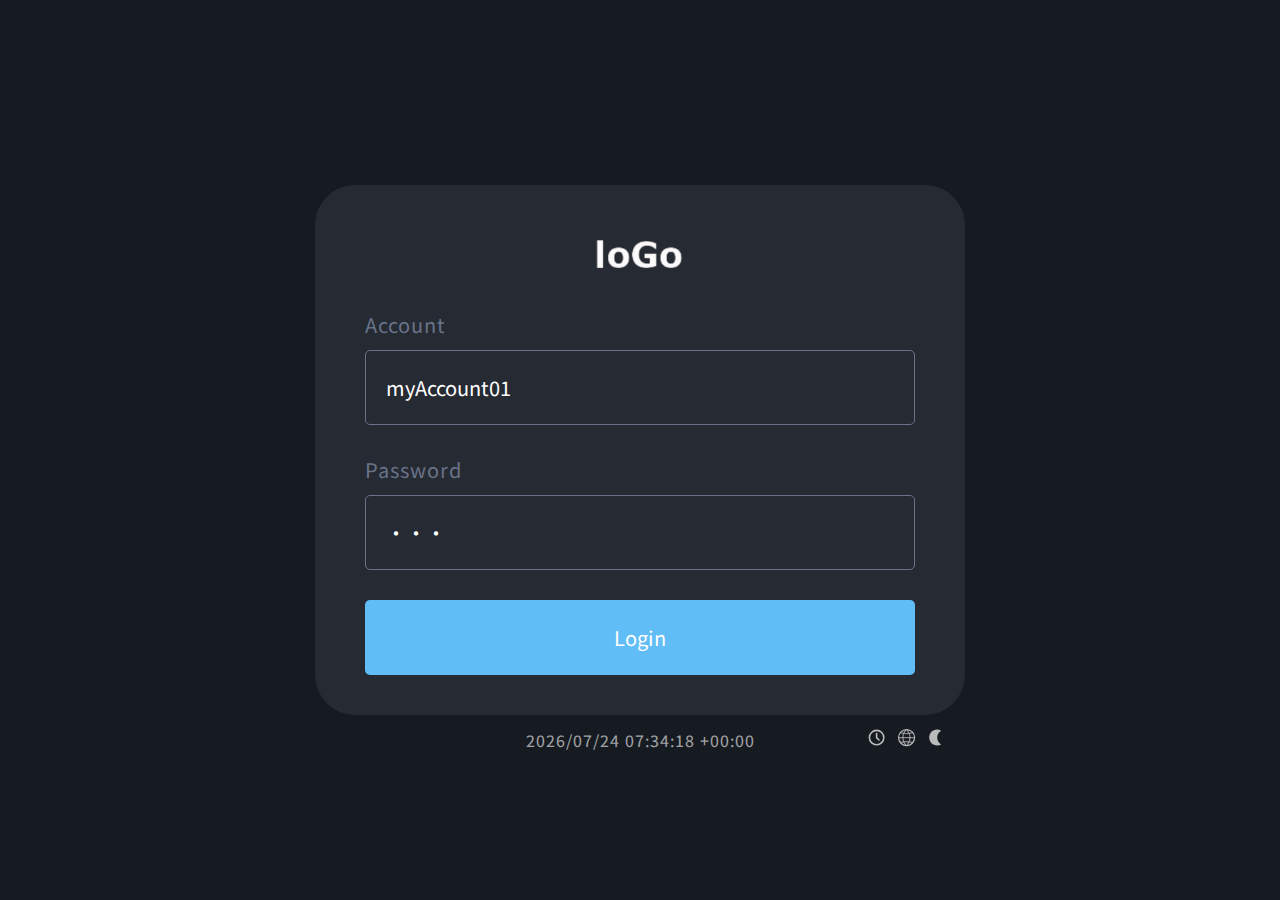
==== index.html @ f66b0a4f "first commit" ====
<!DOCTYPE html><html lang="zh"><head>
    <meta charset="UTF-8">
    <link rel="icon" href="/favicon.png">
    <meta name="viewport" content="width=device-width, initial-scale=1.0">
    <title>後台</title>
    <script type="module" crossorigin="" src="/assets/index-12087f41.js"></script>
    <link rel="stylesheet" href="/assets/index-4bc0192a.css">
  </head>
  <body>
    <div id="root"></div>
    
  

<svg id="__svg-icons" xmlns="http://www.w3.org/2000/svg" xmlns:xlink="http://www.w3.org/1999/xlink" style="display: none;"><symbol xmlns="http://www.w3.org/2000/svg" xmlns:xlink="http://www.w3.org/1999/xlink" viewBox="0 0 24 24" id="icon-add"><path d="M12 2C6.48 2 2 6.48 2 12s4.48 10 10 10s10-4.48 10-10S17.52 2 12 2zm4 11h-3v3c0 .55-.45 1-1 1s-1-.45-1-1v-3H8c-.55 0-1-.45-1-1s.45-1 1-1h3V8c0-.55.45-1 1-1s1 .45 1 1v3h3c.55 0 1 .45 1 1s-.45 1-1 1z" fill="currentColor"></path></symbol><symbol xmlns="http://www.w3.org/2000/svg" xmlns:xlink="http://www.w3.org/1999/xlink" viewBox="0 0 448 512" id="icon-arrow"><path d="M413.1 222.5l22.2 22.2c9.4 9.4 9.4 24.6 0 33.9L241 473c-9.4 9.4-24.6 9.4-33.9 0L12.7 278.6c-9.4-9.4-9.4-24.6 0-33.9l22.2-22.2c9.5-9.5 25-9.3 34.3.4L184 343.4V56c0-13.3 10.7-24 24-24h32c13.3 0 24 10.7 24 24v287.4l114.8-120.5c9.3-9.8 24.8-10 34.3-.4z" fill="currentColor"></path></symbol><symbol fill="currentColor" viewBox="0 0 512 512" xmlns="http://www.w3.org/2000/svg" id="icon-balloon"><path d="M391,307.27c32.75-46.35,46.59-101.63,39-155.68h0C416.47,55.59,327.38-11.54,231.38,2S68.24,104.53,81.73,200.53c7.57,53.89,36.12,103.16,80.37,138.74,26.91,21.64,57.59,36.1,86.05,41.33l-8.36,45.23a8,8,0,0,0,9,9.38L279,431c15.9,35.87,41.65,60.48,78.41,75l14.88,5.88,11.77-29.75-14.88-5.89c-26.35-10.42-44.48-26.16-57-49.92l21.84-3.07a8,8,0,0,0,6.05-11.49l-20.49-41.16C345.56,357.73,371.07,335.42,391,307.27ZM230.18,322.93c-41.26-16.32-76.3-52.7-91.45-94.94l-5.4-15.06,30.12-10.8,5.4,15.06c14.5,40.44,47.27,65.77,73.1,76l14.88,5.88-11.77,29.76Z"></path></symbol><symbol xmlns="http://www.w3.org/2000/svg" xmlns:xlink="http://www.w3.org/1999/xlink" viewBox="0 0 1024 1024" id="icon-block"><path d="M286.78396126 504.04289189A27.04873681 27.04873681 0 0 0 294.74107001 484.84263353V349.05580234a27.15736647 27.15736647 0 0 1 27.15736585-27.15736648 27.15736647 27.15736647 0 0 0 0-54.31473234C276.98015246 267.58370352 240.42633703 304.13751833 240.42633703 349.05580234v124.54368154l-19.20025774 19.20025837a27.15736647 27.15736647 0 0 0 0 38.4005155l19.20025774 19.20025837V674.94419766c0 44.91828402 36.55381479 81.47209883 81.47209883 81.47209882a27.15736647 27.15736647 0 0 0 0-54.31473234 27.15736647 27.15736647 0 0 1-27.15736585-27.15736648v-135.78683119a27.04873681 27.04873681 0 0 0-7.95710875-19.20025836L278.82685316 512l7.9571081-7.95710811zM808.6670694 501.59872892a27.18452343 27.18452343 0 0 0-5.89314869-8.79898667L783.57366297 473.59948388V349.05580234c0-44.91828402-36.55381479-81.47209883-81.47209883-81.47209882a27.15736647 27.15736647 0 1 0 0 54.31473234 27.15736647 27.15736647 0 0 1 27.15736585 27.15736648v135.78683119a27.10305134 27.10305134 0 0 0 7.95710875 19.20025836l7.9571081 7.95710811-7.9571081 7.95710811A27.04873681 27.04873681 0 0 0 729.25892999 539.15736647v135.78683119a27.15736647 27.15736647 0 0 1-27.15736585 27.15736648 27.15736647 27.15736647 0 1 0 0 54.31473233c44.91828402 0 81.47209883-36.55381479 81.47209883-81.47209881v-124.54368154l19.20025774-19.20025837a27.18452343 27.18452343 0 0 0 5.89314869-29.60152883zM612.40078333 329.6111283a27.211681 27.211681 0 0 0-44.26650723 9.39644832l-162.835568 325.88839529a27.13020891 27.13020891 0 0 0 15.20812492 35.27741881 27.32031068 27.32031068 0 0 0 35.35889088-15.12665281l162.80841104-325.88839531a27.07589439 27.07589439 0 0 0-6.24619466-29.5472143z"></path></symbol><symbol viewBox="0 0 1024 1024" id="icon-bold"><path d="M337.99948597 263.41195693h174.00051403c21.78711731 0 38.3868257 0 59.06235508 6.22489056 18.82288355 5.6320438 32.7547819 12.44978111 49.72501888 24.82545665 12.52388741 9.18912433 23.04691639 22.30585777 31.05034721 37.27523849 8.522172 16.00686163 12.44978111 34.16279285 12.44978184 55.94990944 0 27.9379023-9.3373362 52.83746453-24.82545665 68.39969128-15.56222675 18.67467168-37.27523777 31.0503472-62.17480072 40.38768268 15.56222675 0 27.9379023 6.22489056 43.50012832 12.44978184 12.44978111 6.22489056 23.78797502 13.78368649 34.16279285 25.27009153 18.23003678 20.23089449 18.52646053 25.49240898 24.45492736 39.9430478 7.18826662 17.63719003 6.66952544 31.0503472 6.66952544 46.61257398 0 21.78711731-3.11244563 43.50012832-12.44978112 59.06235508-9.3373362 15.56222675-21.78711731 31.0503472-37.27523776 43.50012832-15.56222675 12.44978111-34.16279285 21.78711731-55.94990944 27.9379023-24.82545666 6.22489056-46.61257397 9.3373362-71.43803062 9.3373362H337.99948597V263.41195693z m68.32558498 205.05086195h93.22514794c12.44978111 0 24.82545666 0 37.27523777-3.11244563 12.44978111-3.11244563 21.19427055-6.81773731 27.93790229-12.44978112 9.55965365-8.00343082 14.00600393-13.11673417 18.67467167-21.78711731 6.96594917-12.9685223 6.22489056-21.78711731 6.22489056-34.16279284 0-18.67467168-6.81773731-36.68239102-18.67467167-49.7250189-18.00771935-19.86036517-31.34677095-25.19598596-59.06235509-24.82545664H406.32507095v146.06261244z m0 233.13697468h99.45003849c9.3373362 0 21.78711731 0 34.16279286-3.11244563 12.44978111-3.11244563 21.12016426-5.18740892 34.16279213-12.44978111 14.1542158-7.85521895 21.63890544-14.1542158 27.9379023-24.82545665 5.7061501-9.63375922 12.44978111-24.82545666 12.44978112-43.50012834 0-27.9379023-5.40972637-49.87323076-26.7522088-65.8800924-21.416588-16.00686163-47.79826748-24.2326099-81.96105961-24.23260988H406.32507095v174.00051401z m0 0"></path></symbol><symbol xmlns="http://www.w3.org/2000/svg" xmlns:xlink="http://www.w3.org/1999/xlink" viewBox="0 0 20 20" id="icon-building"><g fill="none"><path d="M3 6a3 3 0 0 1 3-3h8a3 3 0 0 1 3 3v8a3 3 0 0 1-3 3H6a3 3 0 0 1-3-3V6zm7.25 1.5a.75.75 0 0 0-.75.75v5a.25.25 0 0 1-.25.25h-1a.75.75 0 0 0 0 1.5h1A1.75 1.75 0 0 0 11 13.25v-5a.75.75 0 0 0-.75-.75zm1.25 1.75v1c0 .966.784 1.75 1.75 1.75h.5a.25.25 0 0 1 .25.25v1a.25.25 0 0 1-.25.25h-1.5a.75.75 0 0 0 0 1.5h1.5a1.75 1.75 0 0 0 1.75-1.75v-1a1.75 1.75 0 0 0-1.75-1.75h-.5a.25.25 0 0 1-.25-.25v-1a.25.25 0 0 1 .25-.25h1.5a.75.75 0 0 0 0-1.5h-1.5a1.75 1.75 0 0 0-1.75 1.75z" fill="currentColor"></path></g></symbol><symbol xmlns="http://www.w3.org/2000/svg" xmlns:xlink="http://www.w3.org/1999/xlink" viewBox="0 0 16 16" id="icon-cat"><g fill="none"><path d="M4.66 15H3.641a2.641 2.641 0 0 1-1.93-4.445l.797-.855a2.176 2.176 0 0 0-.052-3.023l-.783-.783a.5.5 0 0 1 .707-.707l.782.783a3.176 3.176 0 0 1 .076 4.412l-.797.855A1.643 1.643 0 0 0 3.64 14h.503c-.002-.204-.001-.46.008-.752c.026-.76.11-1.783.35-2.814c.24-1.025.642-2.098 1.33-2.924c.613-.736 1.446-1.265 2.542-1.388V3.186C8.374 1.98 9.353 1 10.56 1c.508 0 .92.413.92.922v.483h1.177c.66 0 1.271.341 1.619.902l.435.702c.761 1.229-.068 2.804-1.475 2.905v6.532c0 .858-.695 1.554-1.553 1.554h-.553v-1.554a2.607 2.607 0 0 0-2.607-2.608h-.878a.5.5 0 0 0 0 1h.878c.887 0 1.607.72 1.607 1.608V15H4.66z" fill="currentColor"></path></g></symbol><symbol xmlns="http://www.w3.org/2000/svg" xmlns:xlink="http://www.w3.org/1999/xlink" viewBox="0 0 512 512" id="icon-close"><path fill="none" stroke="currentColor" stroke-linecap="round" stroke-linejoin="round" stroke-width="32" d="M368 368L144 144"></path><path fill="none" stroke="currentColor" stroke-linecap="round" stroke-linejoin="round" stroke-width="32" d="M368 144L144 368"></path></symbol><symbol xmlns="http://www.w3.org/2000/svg" xmlns:xlink="http://www.w3.org/1999/xlink" viewBox="0 0 512 512" id="icon-closeCircle"><path d="M256 48C141.31 48 48 141.31 48 256s93.31 208 208 208s208-93.31 208-208S370.69 48 256 48zm75.31 260.69a16 16 0 1 1-22.62 22.62L256 278.63l-52.69 52.68a16 16 0 0 1-22.62-22.62L233.37 256l-52.68-52.69a16 16 0 0 1 22.62-22.62L256 233.37l52.69-52.68a16 16 0 0 1 22.62 22.62L278.63 256z" fill="currentColor"></path></symbol><symbol version="1.1" xmlns="http://www.w3.org/2000/svg" xmlns:xlink="http://www.w3.org/1999/xlink" x="0px" y="0px" viewBox="0 0 512 512" enable-background="new 0 0 512 512" xml:space="preserve" id="icon-code"><g><path d="M332,142.7c-1.2-1.1-2.7-1.7-4.1-1.7s-3,0.6-4.1,1.7l-13.8,13.2c-1.2,1.1-1.9,2.7-1.9,4.3c0,1.6,0.7,3.2,1.9,4.3l95.8,91.5
		l-95.8,91.5c-1.2,1.1-1.9,2.7-1.9,4.3c0,1.6,0.7,3.2,1.9,4.3l13.8,13.2c1.2,1.1,2.6,1.7,4.1,1.7c1.5,0,3-0.6,4.1-1.7l114.2-109
		c1.2-1.1,1.9-2.7,1.9-4.3c0-1.6-0.7-3.2-1.9-4.3L332,142.7z"></path><path d="M204,160.2c0-1.6-0.7-3.2-1.9-4.3l-13.8-13.2c-1.2-1.1-2.7-1.7-4.1-1.7s-3,0.6-4.1,1.7l-114.2,109
		c-1.2,1.1-1.9,2.7-1.9,4.3c0,1.6,0.7,3.2,1.9,4.3l114.2,109c1.2,1.1,2.7,1.7,4.1,1.7c1.5,0,3-0.6,4.1-1.7l13.8-13.2
		c1.2-1.1,1.9-2.7,1.9-4.3c0-1.6-0.7-3.2-1.9-4.3L106.3,256l95.8-91.5C203.3,163.4,204,161.8,204,160.2z"></path></g></symbol><symbol xmlns="http://www.w3.org/2000/svg" xmlns:xlink="http://www.w3.org/1999/xlink" viewBox="0 0 1024 1024" id="icon-del"><path d="M821.59397555 532.97906546V490.95304114c0-1.15418807-0.33946708-2.03680247-1.56154857-2.03680247H552.46447575l-0.33946708-0.06789342c-7.26459548-1.42576173-14.66497778-2.85152347-22.0653601-4.20939176-11.47398726-2.10469589-15.75127245-2.91941687-21.59010619-4.07360495-36.05140373-7.06091523-57.98097699-14.05393705-75.76905189-24.30584283-25.73160455-15.00444487-38.22399303-35.44036299-38.22399305-62.46194242 0-26.95368604 11.13452018-49.42640662 32.11358562-64.97399882 20.43591813-15.1402317 49.42640662-23.08376134 83.71258155-23.08376133 39.24239426 0 69.6586445 10.38769261 90.36613628 30.89150413 10.59137286 10.45558601 18.39911565 23.28744158 23.08376133 38.15609962 1.08629466 3.32677737 2.10469589 7.73984939 3.12309713 12.76396216 0.33946708 1.6973354 1.83312222 2.91941687 3.59835103 2.91941687h50.92006176c1.96890906 0 3.66624444-1.56154857 3.66624445-3.53045762v-0.54314732c-0.67893415-4.61675227-0.88261441-8.21510331-1.35786832-10.7950531-4.95621935-29.73731607-19.01015639-55.67260087-40.668156-75.22590458-30.34835681-27.7005136-75.22590458-42.36549139-129.67642395-42.3654914-49.83376713 0-94.64342148 12.42449508-126.21385978 34.96510909-17.51650124 12.62817532-30.95939755 28.1078741-39.92132841 46.09962925-9.09771771 18.46700907-13.78236339 39.85343501-13.7823634 63.48034367 0 20.02855763 3.80203127 37.00191157 11.67766752 51.938463 5.56726009 10.52347943 13.10342924 19.82487738 23.08376132 28.44734118l6.9251284 5.97462057H204.57861375c-1.22208149 0-2.85152347 0.95050781-2.85152344 2.10469588V533.04695886c0 1.22208149 1.62944197 2.03680247 2.85152345 2.03680247h303.27988789l0.33946706 0.13578683c0.88261441 0.20368026 1.76522881 0.40736049 2.5799498 0.54314733 0.54314733 0.13578683 1.01840124 0.20368026 1.56154856 0.33946708 22.40482718 4.48096543 35.10089591 7.40038231 46.84645683 10.72715968 16.49810002 4.68464569 29.05838191 9.57297162 39.3781811 15.34391195 26.27475187 14.80076462 39.03871403 36.11929715 39.03871402 65.17767906 0 25.73160455-11.27030701 48.74747246-31.77411854 64.77031856-21.86167985 17.10914076-54.11105231 26.20685845-93.35344657 26.20685845-30.95939755 0-57.43782967-6.04251399-78.7563622-17.92386173-20.97906546-11.74556092-35.57614982-28.71891485-43.31599921-50.44480786-0.61104074-1.62944197-1.22208149-3.9378181-1.96890907-6.72144816-0.40736049-1.56154857-1.90101564-2.91941687-3.5304576-2.91941687h-55.74049428c-2.03680247 0-3.8699247 2.03680247-3.8699247 4.07360495v0.54314733c0 1.49365514 0.33946708 2.78363004 0.47525392 3.66624444 4.41307203 33.19988027 20.63959838 60.42513997 48.13643172 80.79316466 32.31726588 23.89848233 78.07742804 36.52665764 132.12058694 36.52665765 58.11676383 0 106.8642363-13.64657655 140.74305072-39.3781811 16.97335391-12.83185556 30.07678315-28.65102142 38.90292718-47.05013708 8.89403746-18.6027959 13.44289631-39.64975477 13.4428963-62.52983584 0-21.72589302-3.9378181-39.78554159-12.08502797-55.3331338-3.8699247-7.53616914-8.82614404-14.52919095-14.73287122-20.8432786l-5.36357984-5.77094033h152.96386556c1.35786832 0.06789342 1.6973354-0.88261441 1.69733538-2.03680248z"></path></symbol><symbol xmlns="http://www.w3.org/2000/svg" xmlns:xlink="http://www.w3.org/1999/xlink" viewBox="0 0 576 512" id="icon-dog"><path d="M298.06 224L448 277.55V496a16 16 0 0 1-16 16h-64a16 16 0 0 1-16-16V384H192v112a16 16 0 0 1-16 16h-64a16 16 0 0 1-16-16V282.09C58.84 268.84 32 233.66 32 192a32 32 0 0 1 64 0a32.06 32.06 0 0 0 32 32zM544 112v32a64 64 0 0 1-64 64h-32v35.58l-128-45.71V48c0-14.25 17.22-21.39 27.31-11.31L374.59 64h53.63c10.91 0 23.75 7.92 28.62 17.69L464 96h64a16 16 0 0 1 16 16zm-112 0a16 16 0 1 0-16 16a16 16 0 0 0 16-16z" fill="currentColor"></path></symbol><symbol xmlns="http://www.w3.org/2000/svg" xmlns:xlink="http://www.w3.org/1999/xlink" viewBox="0 0 512 512" id="icon-down"><path fill="none" stroke="currentColor" stroke-linecap="round" stroke-linejoin="round" stroke-width="48" d="M112 184l144 144l144-144"></path></symbol><symbol xmlns="http://www.w3.org/2000/svg" xmlns:xlink="http://www.w3.org/1999/xlink" viewBox="0 0 512 512" id="icon-earth"><path d="M81 274.71C90.36 363 165.26 432 256 432a174.91 174.91 0 0 0 71.49-15.19c-40.3-16.53-84.05-38.17-127.77-63.36C157 328.86 115.84 301.5 81 274.71z" fill="currentColor"></path><path d="M492.72 339.51c-8.5-11.31-20-23.8-34-37a205.25 205.25 0 0 1-11 34c28.72 29.5 33.2 45.34 32.17 48.45c-2 2.23-17.05 6.89-58.15-3.53q-8.83-2.24-19.32-5.46q-6.76-2.08-13.79-4.49a176.76 176.76 0 0 0 19.54-27.25c.17-.29.35-.58.52-.88A175.39 175.39 0 0 0 432 256a178.87 178.87 0 0 0-1-19c-9.57-88.17-84.4-157-175-157a175.37 175.37 0 0 0-106.4 35.89a177.4 177.4 0 0 0-45.83 51.84c-.16.29-.34.58-.51.87a175.48 175.48 0 0 0-13.83 30.52q-5.59-4.87-10.79-9.67c-5.39-5-10.17-9.63-14.42-14c-29.57-30.26-33.09-45.61-32.16-48.45c2.16-2.43 18.1-6.54 58.13 3.55a209.88 209.88 0 0 1 24-26.56c-18.86-5.61-35.79-9.35-50.05-11C33.41 89.47 13.3 95.52 4.35 111c-3.24 5.58-6.35 15.09-2.72 28.6C7 159.66 26.14 184 53.23 209.5c8.63 8.13 18.06 16.37 28.12 24.64c7.32 6 15 12.06 22.9 18.08q7.91 6 16.15 12T137.1 276c25.41 17.61 52.26 34.52 78.59 49.69q14.34 8.26 28.64 16t28.37 14.81c21.9 11 43.35 20.92 63.86 29.43q13.19 5.48 25.81 10.16c11.89 4.42 23.37 8.31 34.31 11.59l1.1.33c25.73 7.66 47.42 11.69 64.48 12H464c21.64 0 36.3-6.38 43.58-19c9.09-15.62 4.08-36.32-14.86-61.5z" fill="currentColor"></path></symbol><symbol xmlns="http://www.w3.org/2000/svg" xmlns:xlink="http://www.w3.org/1999/xlink" viewBox="0 0 576 512" id="icon-edit"><path d="M402.3 344.9l32-32c5-5 13.7-1.5 13.7 5.7V464c0 26.5-21.5 48-48 48H48c-26.5 0-48-21.5-48-48V112c0-26.5 21.5-48 48-48h273.5c7.1 0 10.7 8.6 5.7 13.7l-32 32c-1.5 1.5-3.5 2.3-5.7 2.3H48v352h352V350.5c0-2.1.8-4.1 2.3-5.6zm156.6-201.8L296.3 405.7l-90.4 10c-26.2 2.9-48.5-19.2-45.6-45.6l10-90.4L432.9 17.1c22.9-22.9 59.9-22.9 82.7 0l43.2 43.2c22.9 22.9 22.9 60 .1 82.8zM460.1 174L402 115.9L216.2 301.8l-7.3 65.3l65.3-7.3L460.1 174zm64.8-79.7l-43.2-43.2c-4.1-4.1-10.8-4.1-14.8 0L436 82l58.1 58.1l30.9-30.9c4-4.2 4-10.8-.1-14.9z" fill="currentColor"></path></symbol><symbol xmlns="http://www.w3.org/2000/svg" xmlns:xlink="http://www.w3.org/1999/xlink" viewBox="0 0 24 24" id="icon-emoji"><g fill="none"><path d="M22.002 12.002C22.002 6.478 17.524 2 12 2C6.476 2 2 6.478 2 12.002c0 5.523 4.477 10.001 10.001 10.001c5.524 0 10.002-4.478 10.002-10.001zm-14.25-2a1.25 1.25 0 1 1 2.498 0a1.25 1.25 0 0 1-2.499 0zm6 0a1.25 1.25 0 1 1 2.498 0a1.25 1.25 0 0 1-2.499 0zM15.75 14h.6a.75.75 0 0 1 0 1.5h-.6c-.618 0-1.337.16-1.998.418c-.669.26-1.197.588-1.472.862a.75.75 0 1 1-1.06-1.06c.475-.476 1.212-.898 1.989-1.2c.784-.306 1.69-.52 2.541-.52z" fill="currentColor"></path></g></symbol><symbol xmlns="http://www.w3.org/2000/svg" xmlns:xlink="http://www.w3.org/1999/xlink" viewBox="0 0 32 32" id="icon-err"><path d="M16 2C8.2 2 2 8.2 2 16s6.2 14 14 14s14-6.2 14-14S23.8 2 16 2zm0 26C9.4 28 4 22.6 4 16S9.4 4 16 4s12 5.4 12 12s-5.4 12-12 12z" fill="currentColor"></path><path d="M21.4 23L16 17.6L10.6 23L9 21.4l5.4-5.4L9 10.6L10.6 9l5.4 5.4L21.4 9l1.6 1.6l-5.4 5.4l5.4 5.4z" fill="currentColor"></path></symbol><symbol xmlns="http://www.w3.org/2000/svg" xmlns:xlink="http://www.w3.org/1999/xlink" viewBox="0 0 24 24" id="icon-exitFullScreen"><path d="M21.29 4.12L16.7 8.71l1.59 1.59c.63.63.18 1.71-.71 1.71H13c-.55 0-1-.45-1-1v-4.6c0-.89 1.08-1.34 1.71-.71l1.59 1.59l4.59-4.59a.996.996 0 0 1 1.41 0c.38.4.38 1.03-.01 1.42zM4.12 21.29l4.59-4.59l1.59 1.59c.63.63 1.71.18 1.71-.71V13c0-.55-.45-1-1-1h-4.6c-.89 0-1.34 1.08-.71 1.71l1.59 1.59l-4.59 4.59a.996.996 0 0 0 0 1.41c.4.38 1.03.38 1.42-.01z" fill="currentColor"></path></symbol><symbol xmlns="http://www.w3.org/2000/svg" xmlns:xlink="http://www.w3.org/1999/xlink" viewBox="0 0 1024 1024" id="icon-fullScreen"><path d="M290 236.4l43.9-43.9a8.01 8.01 0 0 0-4.7-13.6L169 160c-5.1-.6-9.5 3.7-8.9 8.9L179 329.1c.8 6.6 8.9 9.4 13.6 4.7l43.7-43.7L370 423.7c3.1 3.1 8.2 3.1 11.3 0l42.4-42.3c3.1-3.1 3.1-8.2 0-11.3L290 236.4zm352.7 187.3c3.1 3.1 8.2 3.1 11.3 0l133.7-133.6l43.7 43.7a8.01 8.01 0 0 0 13.6-4.7L863.9 169c.6-5.1-3.7-9.5-8.9-8.9L694.8 179c-6.6.8-9.4 8.9-4.7 13.6l43.9 43.9L600.3 370a8.03 8.03 0 0 0 0 11.3l42.4 42.4zM845 694.9c-.8-6.6-8.9-9.4-13.6-4.7l-43.7 43.7L654 600.3a8.03 8.03 0 0 0-11.3 0l-42.4 42.3a8.03 8.03 0 0 0 0 11.3L734 787.6l-43.9 43.9a8.01 8.01 0 0 0 4.7 13.6L855 864c5.1.6 9.5-3.7 8.9-8.9L845 694.9zm-463.7-94.6a8.03 8.03 0 0 0-11.3 0L236.3 733.9l-43.7-43.7a8.01 8.01 0 0 0-13.6 4.7L160.1 855c-.6 5.1 3.7 9.5 8.9 8.9L329.2 845c6.6-.8 9.4-8.9 4.7-13.6L290 787.6L423.7 654c3.1-3.1 3.1-8.2 0-11.3l-42.4-42.4z" fill="currentColor"></path></symbol><symbol xmlns="http://www.w3.org/2000/svg" xmlns:xlink="http://www.w3.org/1999/xlink" viewBox="0 0 384 512" id="icon-game"><path d="M19 272.47l40.63 18.06a32 32 0 0 0 24.88.47l12.78-5.12a32 32 0 0 0 18.76-20.5l9.22-30.65a24 24 0 0 1 12.55-15.65L159.94 208v50.33a48 48 0 0 1-26.53 42.94l-57.22 28.65A80 80 0 0 0 32 401.48V416h319.86V224c0-106-85.92-192-191.92-192H12A12 12 0 0 0 0 44a16.9 16.9 0 0 0 1.79 7.58L16 80l-9 9a24 24 0 0 0-7 17v137.21a32 32 0 0 0 19 29.26zM52 128a20 20 0 1 1-20 20a20 20 0 0 1 20-20zm316 320H16a16 16 0 0 0-16 16v32a16 16 0 0 0 16 16h352a16 16 0 0 0 16-16v-32a16 16 0 0 0-16-16z" fill="currentColor"></path></symbol><symbol fill="curentColor" version="1.1" xmlns="http://www.w3.org/2000/svg" xmlns:xlink="http://www.w3.org/1999/xlink" viewBox="0 0 442.123 442.123" xml:space="preserve" id="icon-gun">
<path d="M427.123,89.291H422.4V71.495c0-8.271-6.729-15-15-15H53.459c-7.771,0-15.401,5.89-17.369,13.407l-0.23,0.878H15
	c-8.271,0-15,6.729-15,15v51.799c0,8.087,6.437,14.682,14.454,14.972l-6.265,23.932c-1.06,4.047-0.32,8.112,2.028,11.154
	c2.348,3.042,6.094,4.786,10.276,4.786h36.257L1.286,364.325c-1.729,5.356-1.034,10.746,1.903,14.786
	c2.938,4.04,7.854,6.361,13.483,6.367l151.814,0.149h0.019c0.001,0,0.001,0,0.001,0c5.39,0,10.467-2.109,14.297-5.938
	c3.83-3.83,5.939-8.907,5.939-14.298v-35.536c0-11.166-9.085-20.251-20.251-20.251h-9.251c-2.267,0-4.04-0.722-4.994-2.031
	c-0.954-1.311-1.096-3.221-0.398-5.377l8.023-24.838h84.682c12.396,0,25.033-8.226,30.05-19.557l28.954-65.378H407.4
	c8.271,0,15-6.729,15-15v-24.845h4.723c8.271,0,15-6.729,15-15v-33.288C442.123,96.02,435.395,89.291,427.123,89.291z
	 M245.163,242.358h-38.729c11.266-5.842,18.503-15.51,18.503-26.66c0-9.208-4.935-17.406-12.996-23.274h55.336L245.163,242.358z
	 M283.11,120.935c0,5.5-4.5,10-10,10H116.802c-5.5,0-10-4.5-10-10v-30.44c0-5.5,4.5-10,10-10H273.11c5.5,0,10,4.5,10,10V120.935z"></path>
</symbol><symbol xmlns="http://www.w3.org/2000/svg" xmlns:xlink="http://www.w3.org/1999/xlink" viewBox="0 0 1024 1024" id="icon-head"><path d="M314.24609375 264.80761693h81.01318385v206.32324271h250.65307617V264.80761693h81.01318309v494.38476563h-81.01318309v-218.81469727H395.2592776V759.19238256H314.24609375z"></path></symbol><symbol xmlns="http://www.w3.org/2000/svg" xmlns:xlink="http://www.w3.org/1999/xlink" viewBox="0 0 24 24" id="icon-image"><path d="M21 19V5c0-1.1-.9-2-2-2H5c-1.1 0-2 .9-2 2v14c0 1.1.9 2 2 2h14c1.1 0 2-.9 2-2zM8.5 13.5l2.5 3.01L14.5 12l4.5 6H5l3.5-4.5z" fill="currentColor"></path></symbol><symbol viewBox="0 0 1024 1024" id="icon-italic"><path d="M664.76018531 257.6733865h-171.85520848a19.09502317 19.09502317 0 0 0 0 38.19004632h57.47601974l-137.44597674 420.09050958H359.23981469a19.09502317 19.09502317 0 0 0 0 38.19004633h171.85520848a19.09502317 19.09502317 0 0 0 0-38.19004633h-55.92932285l137.56054686-420.09050958H664.76018531a19.09502317 19.09502317 0 0 0 0-38.19004632z"></path></symbol><symbol viewBox="0 0 24 24" id="icon-lang"><circle stroke="currentColor" fill="none" pid="0" cx="12" cy="12" r="10" _stroke="currentColor" stroke-width="1.5" stroke-linejoin="round"></circle><path stroke="currentColor" fill="none" pid="1" opacity=".7" d="M22 12H2M19.76 18.204C17.172 17.401 14.586 17 12 17c-2.611 0-5.223.41-7.834 1.227M19.76 5.796C17.172 6.599 14.586 7 12 7 9.39 7 6.777 6.59 4.166 5.772" _stroke="currentColor" stroke-width="1.5" stroke-linejoin="round"></path><path stroke="currentColor" fill="none" pid="2" opacity=".7" d="M11.305 2s-4 4.464-4 10 4 10 4 10M12.258 2s4 4.464 4 10-4 10-4 10" _stroke="currentColor" stroke-width="1.5" stroke-linejoin="round"></path></symbol><symbol version="1.1" xmlns="http://www.w3.org/2000/svg" xmlns:xlink="http://www.w3.org/1999/xlink" x="0px" y="0px" viewBox="0 0 512 512" enable-background="new 0 0 512 512" xml:space="preserve" id="icon-link"><g><path d="M280,341.1l-1.2,0.1c-3.6,0.4-7,2-9.6,4.5l-64.6,64.6c-13.7,13.7-32,21.2-51.5,21.2c-19.5,0-37.8-7.5-51.5-21.2
		c-13.7-13.7-21.2-32-21.2-51.5c0-19.5,7.5-37.8,21.2-51.5l68.6-68.6c3.5-3.5,7.3-6.6,11.4-9.3c4.6-3,9.6-5.6,14.8-7.5
		c4.8-1.8,9.9-3,15-3.7c3.4-0.5,6.9-0.7,10.2-0.7c1.4,0,2.8,0.1,4.6,0.2c17.7,1.1,34.4,8.6,46.8,21c7.7,7.7,13.6,17.1,17.1,27.3
		c2.8,8,11.2,12.5,19.3,10.1c0.1,0,0.2-0.1,0.3-0.1c0.1,0,0.2,0,0.2-0.1c8.1-2.5,12.8-11,10.5-19.1c-4.4-15.6-12.2-28.7-24.6-41
		c-15.6-15.6-35.9-25.8-57.6-29.3c-1.9-0.3-3.8-0.6-5.7-0.8c-3.7-0.4-7.4-0.6-11.1-0.6c-2.6,0-5.2,0.1-7.7,0.3
		c-5.4,0.4-10.8,1.2-16.2,2.5c-1.1,0.2-2.1,0.5-3.2,0.8c-6.7,1.8-13.3,4.2-19.5,7.3c-10.3,5.1-19.6,11.7-27.7,19.9l-68.6,68.6
		C58.9,304.4,48,330.8,48,359c0,28.2,10.9,54.6,30.7,74.4C98.5,453.1,124.9,464,153,464c28.2,0,54.6-10.9,74.4-30.7l65.3-65.3
		C303.1,357.5,294.7,339.7,280,341.1z"></path><path d="M433.3,78.7C413.5,58.9,387.1,48,359,48s-54.6,10.9-74.4,30.7l-63.7,63.7c-9.7,9.7-3.6,26.3,10.1,27.4
		c4.7,0.4,9.3-1.3,12.7-4.6l63.8-63.6c13.7-13.7,32-21.2,51.5-21.2s37.8,7.5,51.5,21.2c13.7,13.7,21.2,32,21.2,51.5
		c0,19.5-7.5,37.8-21.2,51.5l-68.6,68.6c-3.5,3.5-7.3,6.6-11.4,9.3c-4.6,3-9.6,5.6-14.8,7.5c-4.8,1.8-9.9,3-15,3.7
		c-3.4,0.5-6.9,0.7-10.2,0.7c-1.4,0-2.9-0.1-4.6-0.2c-17.7-1.1-34.4-8.6-46.8-21c-7.3-7.3-12.8-16-16.4-25.5
		c-2.9-7.7-11.1-11.9-19.1-9.8c-8.9,2.3-14.1,11.7-11.3,20.5c4.5,14,12.1,25.9,23.7,37.5l0,0l0.2,0.2c16.9,16.9,39.4,27.6,63.3,30.1
		c3.7,0.4,7.4,0.6,11.1,0.6c2.6,0,5.2-0.1,7.8-0.3c6.5-0.5,13-1.6,19.3-3.2c6.7-1.8,13.3-4.2,19.5-7.3c10.3-5.1,19.6-11.7,27.7-19.9
		l68.6-68.6c19.8-19.8,30.7-46.2,30.7-74.4S453.1,98.5,433.3,78.7z"></path></g></symbol><symbol xmlns="http://www.w3.org/2000/svg" xmlns:xlink="http://www.w3.org/1999/xlink" viewBox="0 0 24 24" id="icon-loading"><g fill="none" stroke="currentColor" stroke-width="2" stroke-linecap="round" stroke-linejoin="round"><path d="M12 6V3"></path><path d="M16.25 7.75L18.4 5.6"></path><path d="M18 12h3"></path><path d="M16.25 16.25l2.15 2.15"></path><path d="M12 18v3"></path><path d="M7.75 16.25L5.6 18.4"></path><path d="M6 12H3"></path><path d="M7.75 7.75L5.6 5.6"></path></g></symbol><symbol version="1.1" xmlns="http://www.w3.org/2000/svg" xmlns:xlink="http://www.w3.org/1999/xlink" x="0px" y="0px" viewBox="0 0 512 512" enable-background="new 0 0 512 512" xml:space="preserve" id="icon-logout"><g><g><g><path d="M192,277.4h189.7l-43.6,44.7L368,352l96-96l-96-96l-31,29.9l44.7,44.7H192V277.4z"></path></g></g><g><path d="M255.7,421.3c-44.1,0-85.5-17.2-116.7-48.4c-31.2-31.2-48.3-72.7-48.3-116.9c0-44.1,17.2-85.7,48.3-116.9
			c31.2-31.2,72.6-48.4,116.7-48.4c44,0,85.3,17.1,116.5,48.2l30.3-30.3c-8.5-8.4-17.8-16.2-27.7-23.2C339.7,61,298.6,48,255.7,48
			C141.2,48,48,141.3,48,256s93.2,208,207.7,208c42.9,0,84-13,119-37.5c10-7,19.2-14.7,27.7-23.2l-30.2-30.2
			C341.1,404.2,299.7,421.3,255.7,421.3z"></path><rect x="447.4" y="255.4" transform="matrix(-0.7071 -0.7071 0.7071 -0.7071 583.767 753.7971)" width="1.2" height="1.2"></rect></g></g></symbol><symbol xmlns="http://www.w3.org/2000/svg" xmlns:xlink="http://www.w3.org/1999/xlink" viewBox="0 0 640 512" id="icon-money"><path d="M621.16 54.46C582.37 38.19 543.55 32 504.75 32c-123.17-.01-246.33 62.34-369.5 62.34c-30.89 0-61.76-3.92-92.65-13.72c-3.47-1.1-6.95-1.62-10.35-1.62C15.04 79 0 92.32 0 110.81v317.26c0 12.63 7.23 24.6 18.84 29.46C57.63 473.81 96.45 480 135.25 480c123.17 0 246.34-62.35 369.51-62.35c30.89 0 61.76 3.92 92.65 13.72c3.47 1.1 6.95 1.62 10.35 1.62c17.21 0 32.25-13.32 32.25-31.81V83.93c-.01-12.64-7.24-24.6-18.85-29.47zM48 132.22c20.12 5.04 41.12 7.57 62.72 8.93C104.84 170.54 79 192.69 48 192.69v-60.47zm0 285v-47.78c34.37 0 62.18 27.27 63.71 61.4c-22.53-1.81-43.59-6.31-63.71-13.62zM320 352c-44.19 0-80-42.99-80-96c0-53.02 35.82-96 80-96s80 42.98 80 96c0 53.03-35.83 96-80 96zm272 27.78c-17.52-4.39-35.71-6.85-54.32-8.44c5.87-26.08 27.5-45.88 54.32-49.28v57.72zm0-236.11c-30.89-3.91-54.86-29.7-55.81-61.55c19.54 2.17 38.09 6.23 55.81 12.66v48.89z" fill="currentColor"></path></symbol><symbol xmlns="http://www.w3.org/2000/svg" xmlns:xlink="http://www.w3.org/1999/xlink" viewBox="0 0 576 512" id="icon-monitor"><path d="M288 32C128.94 32 0 160.94 0 320c0 52.8 14.25 102.26 39.06 144.8c5.61 9.62 16.3 15.2 27.44 15.2h443c11.14 0 21.83-5.58 27.44-15.2C561.75 422.26 576 372.8 576 320c0-159.06-128.94-288-288-288zm0 64c14.71 0 26.58 10.13 30.32 23.65c-1.11 2.26-2.64 4.23-3.45 6.67l-9.22 27.67c-5.13 3.49-10.97 6.01-17.64 6.01c-17.67 0-32-14.33-32-32S270.33 96 288 96zM96 384c-17.67 0-32-14.33-32-32s14.33-32 32-32s32 14.33 32 32s-14.33 32-32 32zm48-160c-17.67 0-32-14.33-32-32s14.33-32 32-32s32 14.33 32 32s-14.33 32-32 32zm246.77-72.41l-61.33 184C343.13 347.33 352 364.54 352 384c0 11.72-3.38 22.55-8.88 32H232.88c-5.5-9.45-8.88-20.28-8.88-32c0-33.94 26.5-61.43 59.9-63.59l61.34-184.01c4.17-12.56 17.73-19.45 30.36-15.17c12.57 4.19 19.35 17.79 15.17 30.36zm14.66 57.2l15.52-46.55c3.47-1.29 7.13-2.23 11.05-2.23c17.67 0 32 14.33 32 32s-14.33 32-32 32c-11.38-.01-20.89-6.28-26.57-15.22zM480 384c-17.67 0-32-14.33-32-32s14.33-32 32-32s32 14.33 32 32s-14.33 32-32 32z" fill="currentColor"></path></symbol><symbol xmlns="http://www.w3.org/2000/svg" xmlns:xlink="http://www.w3.org/1999/xlink" viewBox="0 0 24 24" id="icon-moon"><path d="M14 2c1.82 0 3.53.5 5 1.35c-2.99 1.73-5 4.95-5 8.65s2.01 6.92 5 8.65A9.973 9.973 0 0 1 14 22C8.48 22 4 17.52 4 12S8.48 2 14 2z" fill="currentColor"></path></symbol><symbol xmlns="http://www.w3.org/2000/svg" xmlns:xlink="http://www.w3.org/1999/xlink" viewBox="0 0 24 24" id="icon-mouse"><path d="M13 1.07V9h7c0-4.08-3.05-7.44-7-7.93zM4 15c0 4.42 3.58 8 8 8s8-3.58 8-8v-4H4v4zm7-13.93C7.05 1.56 4 4.92 4 9h7V1.07z" fill="currentColor"></path></symbol><symbol xmlns="http://www.w3.org/2000/svg" xmlns:xlink="http://www.w3.org/1999/xlink" viewBox="0 0 1024 1024" id="icon-ol"><path d="M409.96096997 282.85972205h366.38575693v48.33427738H409.96096997zM409.96096997 486.9377821h366.38575693v47.73755791H409.96096997zM409.96096997 691.01584214h366.38575693v47.14083844H409.96096997zM297.77770889 278.68268574v104.42590792h26.25565684V231.54184731h-20.407806l-0.47737559 1.19343893c-4.89309968 15.21634658-18.91600732 27.74745553-41.7106912 37.35463906l-1.25311091 0.41770364v26.85237632l2.98359738-1.13376699c14.14225153-5.72850695 25.0622179-11.69570169 34.60972948-17.54355253zM350.88574206 563.31787476H283.57578541c7.0412898-8.95079212 17.84191227-18.67731953 32.22285159-29.35859814 26.79270438-17.2451928 39.14479748-35.92251232 36.75791959-55.31589522-1.96917426-27.32975191-18.25961589-41.88970707-48.45362128-43.32183378-26.13631296 0-44.03789716 12.47143702-53.22737705 37.17562321l-0.65639144 1.84983038 26.4346727 11.51668583 0.59671947-2.32720594c3.99802047-14.6196271 11.87471753-21.95927664 24.10746675-22.37698027 15.87273801 0 23.27205949 6.02686669 23.27205948 19.21436705 0.83540725 10.44259079-8.77177627 22.85435586-28.70220669 36.87726348-20.82550964 15.09700268-36.87726348 32.64055522-47.7375579 52.39196982l-0.23868779 16.94683305H350.88574206v-23.27205948zM328.80712153 710.70758479c13.36651621-6.56391422 20.10944627-16.70814527 20.10944627-30.31334927-1.01442311-27.80712749-17.2451928-42.24773874-48.45362129-42.72511433-26.25565685 0.53704752-42.96380213 14.02290766-49.7664041 40.21889253l-0.53704753 2.02884622 28.04581529 6.62358616 0.41770361-2.08851817c2.68523764-13.66487594 10.08455913-20.70616575 22.5559961-21.541573 12.5907809 0.41770364 18.67731953 5.72850695 19.15469512 16.70814528C319.43862579 693.40272004 310.84586537 699.96663427 294.19739205 699.96663427h-13.7245479v25.06221789h19.27403902c16.29044163 0.59671947 24.82353011 6.80260199 26.13631294 19.63207069 0.17901585 7.99604095-1.73048647 13.66487594-5.60916306 17.60322446-3.99802047 3.99802047-10.44259079 5.72850695-19.03535122 5.72850697h-1.43212672c-14.38093932-0.59671947-22.31730832-7.87669705-24.04779481-23.27205949l-0.29835973-2.14819011-28.04581527 6.62358617 0.41770363 1.96917426c5.31080332 26.73303243 23.27205949 40.57692423 53.4063929 41.0542998 33.41629054-1.43212673 51.31787476-17.00650501 53.28704902-46.42477508-0.41770364-15.39536242-9.070136-27.210408-25.71860932-35.08710505z"></path></symbol><symbol xmlns="http://www.w3.org/2000/svg" xmlns:xlink="http://www.w3.org/1999/xlink" viewBox="0 0 512 512" id="icon-question"><path d="M504 256c0 136.997-111.043 248-248 248S8 392.997 8 256C8 119.083 119.043 8 256 8s248 111.083 248 248zM262.655 90c-54.497 0-89.255 22.957-116.549 63.758c-3.536 5.286-2.353 12.415 2.715 16.258l34.699 26.31c5.205 3.947 12.621 3.008 16.665-2.122c17.864-22.658 30.113-35.797 57.303-35.797c20.429 0 45.698 13.148 45.698 32.958c0 14.976-12.363 22.667-32.534 33.976C247.128 238.528 216 254.941 216 296v4c0 6.627 5.373 12 12 12h56c6.627 0 12-5.373 12-12v-1.333c0-28.462 83.186-29.647 83.186-106.667c0-58.002-60.165-102-116.531-102zM256 338c-25.365 0-46 20.635-46 46c0 25.364 20.635 46 46 46s46-20.636 46-46c0-25.365-20.635-46-46-46z" fill="currentColor"></path></symbol><symbol xmlns="http://www.w3.org/2000/svg" xmlns:xlink="http://www.w3.org/1999/xlink" viewBox="0 0 1024 1024" id="icon-quote"><path d="M478.2078125 305.82124999l0 81.2025c0 11.0109375-8.926875 19.9378125-19.9378125 19.93781251-39.2934375 0-60.665625 40.2975-63.6271875 119.8378125l63.6271875 0c11.0109375 0 19.9378125 8.9353125 19.9378125 19.9378125l0 171.45c0 11.0109375-8.926875 19.9378125-19.9378125 19.9378125L288.625625 738.125c-11.019375 0-19.9378125-8.9353125-19.9378125-19.9378125l0-171.45c0-38.1290625 3.8390625-73.119375 11.4075-104.0090625 7.7625-31.674375 19.67625001-59.36624999 35.40375-82.31625 16.183125-23.5828125 36.4246875-42.08625001 60.1678125-54.97875 23.9034375-12.9684375 51.6965625-19.5496875 82.6115625-19.5496875C469.2809375 285.8834375 478.2078125 294.8103125 478.2078125 305.82124999zM735.374375 406.9615625c11.0109375 0 19.9378125-8.9353125 19.9378125-19.93781249l0-81.2025c0-11.0109375-8.926875-19.9378125-19.9378125-19.93781251-30.9065625 0-58.6996875 6.58125001-82.60312499 19.5496875-23.743125 12.8925-43.993125 31.3959375-60.17625001 54.97875-15.7275 22.95-27.64124999 50.641875-35.40375001 82.3246875-7.56 30.898125-11.3990625 65.8884375-11.39906249 104.000625l0 171.45c0 11.0109375 8.926875 19.9378125 19.9378125 19.9378125l169.6359375 0c11.0109375 0 19.9378125-8.9353125 19.93781251-19.9378125l0-171.45c0-11.0109375-8.926875-19.9378125-19.93781251-19.9378125L672.65 526.799375C675.569375 447.2590625 696.629375 406.9615625 735.374375 406.9615625z"></path></symbol><symbol xmlns="http://www.w3.org/2000/svg" xmlns:xlink="http://www.w3.org/1999/xlink" viewBox="0 0 512 512" id="icon-setting"><circle cx="256" cy="256" r="48" fill="currentColor"></circle><path d="M470.39 300l-.47-.38l-31.56-24.75a16.11 16.11 0 0 1-6.1-13.33v-11.56a16 16 0 0 1 6.11-13.22L469.92 212l.47-.38a26.68 26.68 0 0 0 5.9-34.06l-42.71-73.9a1.59 1.59 0 0 1-.13-.22A26.86 26.86 0 0 0 401 92.14l-.35.13l-37.1 14.93a15.94 15.94 0 0 1-14.47-1.29q-4.92-3.1-10-5.86a15.94 15.94 0 0 1-8.19-11.82l-5.59-39.59l-.12-.72A27.22 27.22 0 0 0 298.76 26h-85.52a26.92 26.92 0 0 0-26.45 22.39l-.09.56l-5.57 39.67a16 16 0 0 1-8.13 11.82a175.21 175.21 0 0 0-10 5.82a15.92 15.92 0 0 1-14.43 1.27l-37.13-15l-.35-.14a26.87 26.87 0 0 0-32.48 11.34l-.13.22l-42.77 73.95a26.71 26.71 0 0 0 5.9 34.1l.47.38l31.56 24.75a16.11 16.11 0 0 1 6.1 13.33v11.56a16 16 0 0 1-6.11 13.22L42.08 300l-.47.38a26.68 26.68 0 0 0-5.9 34.06l42.71 73.9a1.59 1.59 0 0 1 .13.22a26.86 26.86 0 0 0 32.45 11.3l.35-.13l37.07-14.93a15.94 15.94 0 0 1 14.47 1.29q4.92 3.11 10 5.86a15.94 15.94 0 0 1 8.19 11.82l5.56 39.59l.12.72A27.22 27.22 0 0 0 213.24 486h85.52a26.92 26.92 0 0 0 26.45-22.39l.09-.56l5.57-39.67a16 16 0 0 1 8.18-11.82c3.42-1.84 6.76-3.79 10-5.82a15.92 15.92 0 0 1 14.43-1.27l37.13 14.95l.35.14a26.85 26.85 0 0 0 32.48-11.34a2.53 2.53 0 0 1 .13-.22l42.71-73.89a26.7 26.7 0 0 0-5.89-34.11zm-134.48-40.24a80 80 0 1 1-83.66-83.67a80.21 80.21 0 0 1 83.66 83.67z" fill="currentColor"></path></symbol><symbol xmlns="http://www.w3.org/2000/svg" xmlns:xlink="http://www.w3.org/1999/xlink" viewBox="0 0 24 24" id="icon-shapes"><path d="M12 2l-5.5 9h11z" fill="currentColor"></path><circle cx="17.5" cy="17.5" r="4.5" fill="currentColor"></circle><path d="M3 13.5h8v8H3z" fill="currentColor"></path></symbol><symbol fill="currentColor" version="1.1" xmlns="http://www.w3.org/2000/svg" xmlns:xlink="http://www.w3.org/1999/xlink" viewBox="0 0 197 260" xml:space="preserve" id="icon-skull">
<path d="M159.1,190.1c6.1-2.3,12.2,2.1,11.8,8.2l-1.7,25.8c-1.1,13.2-26.9,33.9-70.7,33.9c-45.2,0-69.7-20.7-70.7-33.9L26,198.5
	c-0.5-6.2,5.7-10.5,11.5-8.2c0.3,0,0.3,0,0.3,0c3.2,1.1,4.9,3.8,5.2,6.9l0.3,2.8c1.3,14,25.3,24.5,55.4,24.5s54-10.5,55.4-24.5
	l0.3-3C154.2,193.9,156.3,191.1,159.1,190.1C159.5,190.1,159.5,190.1,159.1,190.1z M193.5,107.7c-5.3,35-5.3,62.5-43.8,73.8
	l-1.3,13.5c-0.4,6.9-17.7,17.1-47.1,17.1c-0.9,0-3.7,0-4.5,0c-29.5,0-46.4-10.2-47.1-17.1l-1.3-13.5C8.9,170.2,8.9,142.6,3.6,107.7
	c-3.8-25.8-0.9-50.6,11.5-69.9C29.1,16.3,55.1,2,96.9,2c0.7,0,2.6,0,3.4,0c41.8,0,67.8,14.3,81.8,35.8
	C194.7,57.2,197.7,82.3,193.5,107.7z M84.2,129.4v-17.6c0-7.4-6.1-13.2-13.2-13.2H58c-13.2,0-24.2,11-24.2,24.2v13
	c0,7.4,6.1,13.2,13.2,13.2h17.3c10.7,0,19.6-8.6,19.6-19.6H84.2z M112.6,168.3l-8.2-18.7c-2.1-4.9-10.1-4.9-12.1,0l-8.2,18.7
	c-1.9,4.1,1.7,8.2,6.1,8.2h16.6C111.5,176.6,114.6,172.3,112.6,168.3z M163.8,136v-13c0-13.2-11-24.2-24.2-24.2h-13
	c-7.4,0-13.2,6.1-13.2,13.2v17.6c0,10.7,8.6,19.6,19.6,19.6h17.3c7.4,0,13.2-6.1,13.2-13.2H163.8z"></path>
</symbol><symbol xmlns="http://www.w3.org/2000/svg" xmlns:xlink="http://www.w3.org/1999/xlink" viewBox="0 0 12 12" id="icon-star"><g fill="none"><path d="M5.283 1.546a.8.8 0 0 1 1.435 0L7.83 3.798l2.486.361a.8.8 0 0 1 .443 1.365L8.96 7.277l.425 2.476a.8.8 0 0 1-1.16.844L6 9.427l-2.224 1.17a.8.8 0 0 1-1.16-.844l.424-2.476l-1.799-1.753a.8.8 0 0 1 .444-1.365l2.486-.36l1.111-2.253z" fill="currentColor"></path></g></symbol><symbol xmlns="http://www.w3.org/2000/svg" xmlns:xlink="http://www.w3.org/1999/xlink" viewBox="0 0 24 24" id="icon-success"><path d="M12 2C6.48 2 2 6.48 2 12s4.48 10 10 10s10-4.48 10-10S17.52 2 12 2zm0 18c-4.41 0-8-3.59-8-8s3.59-8 8-8s8 3.59 8 8s-3.59 8-8 8zm3.88-11.71L10 14.17l-1.88-1.88a.996.996 0 1 0-1.41 1.41l2.59 2.59c.39.39 1.02.39 1.41 0L17.3 9.7a.996.996 0 0 0 0-1.41c-.39-.39-1.03-.39-1.42 0z" fill="currentColor"></path></symbol><symbol xmlns="http://www.w3.org/2000/svg" xmlns:xlink="http://www.w3.org/1999/xlink" viewBox="0 0 24 24" id="icon-sun"><path d="M12 7c-2.76 0-5 2.24-5 5s2.24 5 5 5s5-2.24 5-5s-2.24-5-5-5zM2 13h2c.55 0 1-.45 1-1s-.45-1-1-1H2c-.55 0-1 .45-1 1s.45 1 1 1zm18 0h2c.55 0 1-.45 1-1s-.45-1-1-1h-2c-.55 0-1 .45-1 1s.45 1 1 1zM11 2v2c0 .55.45 1 1 1s1-.45 1-1V2c0-.55-.45-1-1-1s-1 .45-1 1zm0 18v2c0 .55.45 1 1 1s1-.45 1-1v-2c0-.55-.45-1-1-1s-1 .45-1 1zM5.99 4.58a.996.996 0 0 0-1.41 0a.996.996 0 0 0 0 1.41l1.06 1.06c.39.39 1.03.39 1.41 0s.39-1.03 0-1.41L5.99 4.58zm12.37 12.37a.996.996 0 0 0-1.41 0a.996.996 0 0 0 0 1.41l1.06 1.06c.39.39 1.03.39 1.41 0a.996.996 0 0 0 0-1.41l-1.06-1.06zm1.06-10.96a.996.996 0 0 0 0-1.41a.996.996 0 0 0-1.41 0l-1.06 1.06c-.39.39-.39 1.03 0 1.41s1.03.39 1.41 0l1.06-1.06zM7.05 18.36a.996.996 0 0 0 0-1.41a.996.996 0 0 0-1.41 0l-1.06 1.06c-.39.39-.39 1.03 0 1.41s1.03.39 1.41 0l1.06-1.06z" fill="currentColor"></path></symbol><symbol xmlns="http://www.w3.org/2000/svg" xmlns:xlink="http://www.w3.org/1999/xlink" viewBox="0 0 28 28" id="icon-table"><g fill="none"><path d="M25 6.75A3.75 3.75 0 0 0 21.25 3H6.75A3.75 3.75 0 0 0 3 6.75v14.5A3.75 3.75 0 0 0 6.75 25h14.5A3.75 3.75 0 0 0 25 21.25V6.75zM4.5 11h5v6h-5v-6zM17 17h-6v-6h6v6zM4.5 18.5h5v5H6.75a2.25 2.25 0 0 1-2.25-2.25V18.5zm12.5 5h-6v-5h6v5zm6.5-2.25a2.25 2.25 0 0 1-2.25 2.25H18.5v-5h5v2.75zm0-10.25v6h-5v-6h5zm-19-4.25A2.25 2.25 0 0 1 6.75 4.5h14.5a2.25 2.25 0 0 1 2.25 2.25V9.5h-19V6.75z" fill="currentColor"></path></g></symbol><symbol xmlns="http://www.w3.org/2000/svg" xmlns:xlink="http://www.w3.org/1999/xlink" viewBox="0 0 24 24" id="icon-time"><g fill="none" stroke="currentColor" stroke-width="2" stroke-linecap="round" stroke-linejoin="round"><circle cx="12" cy="12" r="9"></circle><path d="M12 7v5l3 3"></path></g></symbol><symbol xmlns="http://www.w3.org/2000/svg" xmlns:xlink="http://www.w3.org/1999/xlink" viewBox="0 0 1024 1024" id="icon-todo"><path d="M672.32 672v68.8A59.52 59.52 0 0 1 612.48 800H283.52A59.52 59.52 0 0 1 224 740.48V411.52A59.52 59.52 0 0 1 283.52 352H352V283.52A59.52 59.52 0 0 1 411.52 224h329.28a59.52 59.52 0 0 1 59.52 59.52v329.28A59.52 59.52 0 0 1 740.48 672h-68.16z m0-64H736V288H416v64h196.8a59.52 59.52 0 0 1 59.52 59.52V608zM288 736h320V416H288v320z m128-64a32 32 0 0 1-22.72-9.28l-64-64a32 32 0 0 1 45.12-45.12l41.28 41.28 105.28-105.28a32 32 0 0 1 45.12 45.12l-128 128A32 32 0 0 1 416 672z"></path></symbol><symbol xmlns="http://www.w3.org/2000/svg" xmlns:xlink="http://www.w3.org/1999/xlink" viewBox="0 0 20 20" id="icon-trash"><g fill="none"><path d="M10 1.25a2.75 2.75 0 0 1 2.739 2.5H17a.75.75 0 0 1 .102 1.493L17 5.25h-.583L15.15 16.23A2 2 0 0 1 13.163 18H6.837a2 2 0 0 1-1.987-1.77L3.582 5.25H3a.75.75 0 0 1-.743-.648L2.25 4.5a.75.75 0 0 1 .648-.743L3 3.75h4.261A2.75 2.75 0 0 1 10 1.25zM8.5 7.5c-.245 0-.45.155-.492.359L8 7.938v6.125l.008.078c.042.204.247.359.492.359s.45-.155.492-.359L9 14.062V7.939l-.008-.08C8.95 7.656 8.745 7.5 8.5 7.5zm3 0c-.245 0-.45.155-.492.359L11 7.938v6.125l.008.078c.042.204.247.359.492.359s.45-.155.492-.359l.008-.079V7.939l-.008-.08c-.042-.203-.247-.358-.492-.358zM10 2.75c-.605 0-1.11.43-1.225 1h2.45c-.116-.57-.62-1-1.225-1z" fill="currentColor"></path></g></symbol><symbol xmlns="http://www.w3.org/2000/svg" xmlns:xlink="http://www.w3.org/1999/xlink" viewBox="0 0 1024 1024" id="icon-ul"><path d="M270.51669908 316.14107442m-42.36549141 1e-8a42.36549139 42.36549139 0 1 0 84.7309828 0 42.36549139 42.36549139 0 1 0-84.7309828 0Z"></path><path d="M798.43634618 287.18914938l-433.25558604 0.22812188-0.02607106 53.75203192 433.30121039-0.22812188-0.0195533-53.75203191z"></path><path d="M270.51669908 512m-42.36549141 0a42.36549139 42.36549139 0 1 0 84.7309828 0 42.36549139 42.36549139 0 1 0-84.7309828 0Z"></path><path d="M365.18076014 483.27619684l-0.02607106 53.75203192 433.30121039-0.22812188-0.0195533-53.75203191-433.25558603 0.22812187z"></path><path d="M270.51669908 707.85892558m-42.36549141-1e-8a42.36549139 42.36549139 0 1 0 84.7309828 0 42.36549139 42.36549139 0 1 0-84.7309828 0Z"></path><path d="M365.18076014 679.78038143l-0.02607106 53.75203194 433.30121039-0.22812188-0.0195533-53.75203193-433.25558603 0.22812187z"></path></symbol></svg></body></html>
---- assets/index-4bc0192a.css ----
@charset "UTF-8";@import"https://fonts.googleapis.com/css2?family=Noto+Sans+SC&display=swap";@import"https://fonts.googleapis.com/css2?family=Noto+Sans+JP&display=swap";.rk-tab[data-v-4ee5d3c2]{display:grid;grid-auto-flow:column;gap:15px;white-space:nowrap;font-size:13px;line-height:35px;height:40px;border-bottom:1px solid var(--border-color);text-align:center}.rk-tab>span[data-v-4ee5d3c2]{transition:border-color .2s;border-bottom:3px solid transparent;opacity:.6;cursor:pointer}.rk-tab>span.active[data-v-4ee5d3c2]{opacity:1;border-color:var(--color-1);pointer-events:none}.rk-tab>span[data-v-4ee5d3c2]:hover{opacity:1}.rk-tip[data-v-60eccafa]{position:absolute;background:var(--bg);border-radius:3px;margin:0;padding:5px 20px;box-shadow:0 0 0 1px var(--border-color);font-size:14px;max-width:50vw;max-height:50vw;z-index:var(--27b3861a);white-space:pre-wrap}input[data-v-ac217356]{position:absolute;opacity:0;z-index:-1;top:0;left:0}.rk-page[data-v-d13fb160]{--border-color: #697388;display:grid;justify-content:center;grid-auto-flow:column;gap:0 15px;margin-top:30px;line-height:25px;font-size:14px}.rk-page.hidden[data-v-d13fb160]{visibility:hidden}.rk-page.one-page>*[data-v-d13fb160]:not(.rk-input){display:none}.rk-page>span[data-v-d13fb160]{width:25px;height:25px;display:flex;align-items:center;justify-content:center;cursor:pointer;color:var(--border-color);border:1px solid var(--border-color);border-radius:4px}.rk-page>span:nth-of-type(1)>svg[data-v-d13fb160]{transform:rotate(90deg)}.rk-page>span:nth-of-type(2)>svg[data-v-d13fb160]{transform:rotate(-90deg)}.rk-page>span[data-v-d13fb160]:hover:not(.disabled){border-color:var(--color-1);color:var(--color-1)}.rk-page>span.disabled[data-v-d13fb160]{cursor:not-allowed;opacity:.4}.rk-page>.page-blocks[data-v-d13fb160]{font-size:16px;display:grid;grid-auto-flow:column;justify-content:center;gap:0 10px}.rk-page>.page-blocks>span[data-v-d13fb160]{cursor:pointer}.rk-page>.page-blocks>span[data-v-d13fb160]:hover{color:var(--color-1)}.rk-page>.page-blocks>.active[data-v-d13fb160]{color:var(--color-1);pointer-events:none}.rk-page[data-v-d13fb160]>.rk-input{--rk-form-item-height: 25px}.rk-page[data-v-d13fb160]>.rk-input>input{padding-left:10px;width:150px;text-align:center}.rk-page[data-v-d13fb160]>.rk-input>span{opacity:.6;padding-right:10px}.svg-icon[data-v-4ae329f6]{width:1.2em;height:1.2em;vertical-align:-.15em;fill:currentColor;overflow:hidden}.rk-input[data-v-abd7e6a8],.rk-textarea[data-v-abd7e6a8]{height:var(--rk-form-item-height);line-height:var(--rk-form-item-height);font-size:14px;color:var(--font-color);display:grid;grid-auto-flow:column;grid-template-columns:auto 1fr}.rk-input>.suffix[data-v-abd7e6a8],.rk-textarea>.suffix[data-v-abd7e6a8]{grid-area:1/2/span 1/span 1;justify-self:flex-end;display:flex;padding:0 10px;justify-content:center;align-items:center;z-index:1}.rk-input>.label[data-v-abd7e6a8],.rk-textarea>.label[data-v-abd7e6a8]{font-size:14px;grid-area:1/1/span 1/span 1;padding-right:10px;text-align:right;white-space:nowrap;overflow:hidden;text-overflow:ellipsis}.rk-input>input[data-v-abd7e6a8],.rk-input>textarea[data-v-abd7e6a8],.rk-textarea>input[data-v-abd7e6a8],.rk-textarea>textarea[data-v-abd7e6a8]{display:block;grid-area:1/2/span 1/span 1;background:var(--bg);height:100%;width:var(--rk-form-item-width);border-radius:5px;color:inherit;font-size:inherit;padding:0 var(--a8204d3a) 0 15px;border:1px solid var(--border-color)}.rk-input>input[data-v-abd7e6a8]:hover,.rk-input>input[data-v-abd7e6a8]:focus,.rk-input>textarea[data-v-abd7e6a8]:hover,.rk-input>textarea[data-v-abd7e6a8]:focus,.rk-textarea>input[data-v-abd7e6a8]:hover,.rk-textarea>input[data-v-abd7e6a8]:focus,.rk-textarea>textarea[data-v-abd7e6a8]:hover,.rk-textarea>textarea[data-v-abd7e6a8]:focus{border-color:var(--color-1)}.rk-input>input:hover+.label[data-v-abd7e6a8],.rk-input>input:focus+.label[data-v-abd7e6a8],.rk-input>textarea:hover+.label[data-v-abd7e6a8],.rk-input>textarea:focus+.label[data-v-abd7e6a8],.rk-textarea>input:hover+.label[data-v-abd7e6a8],.rk-textarea>input:focus+.label[data-v-abd7e6a8],.rk-textarea>textarea:hover+.label[data-v-abd7e6a8],.rk-textarea>textarea:focus+.label[data-v-abd7e6a8]{color:var(--color-1)}.rk-input>input[data-v-abd7e6a8]:disabled,.rk-input>textarea[data-v-abd7e6a8]:disabled,.rk-textarea>input[data-v-abd7e6a8]:disabled,.rk-textarea>textarea[data-v-abd7e6a8]:disabled{cursor:not-allowed;opacity:var(--rk-disabled-opacity)}.rk-input>input:disabled~.suffix[data-v-abd7e6a8],.rk-input>textarea:disabled~.suffix[data-v-abd7e6a8],.rk-textarea>input:disabled~.suffix[data-v-abd7e6a8],.rk-textarea>textarea:disabled~.suffix[data-v-abd7e6a8]{opacity:var(--rk-disabled-opacity)}.rk-textarea[data-v-abd7e6a8]{height:unset}.rk-textarea>textarea[data-v-abd7e6a8]{resize:none;padding:15px}.rk-check[data-v-239fca92]{line-height:var(--rk-form-item-height);font-size:14px;color:var(--font-color);display:grid;grid-auto-flow:column;grid-template-columns:auto 1fr}.rk-check.disabled>.wrapper>b[data-v-239fca92]{cursor:not-allowed;opacity:var(--rk-disabled-opacity)}.rk-check.disabled>.wrapper>b[data-v-239fca92]:before{opacity:inherit}.rk-check>.label[data-v-239fca92]{font-size:14px;grid-column:1/span 1;padding-right:10px;text-align:right}.rk-check>.wrapper[data-v-239fca92]{display:flex;flex-wrap:wrap;justify-content:flex-start;gap:5px 10px;padding-left:2px;width:var(--rk-form-item-width)}.rk-check>.wrapper:hover+.label[data-v-239fca92]{color:var(--color-1)}.rk-check>.wrapper>b[data-v-239fca92]{display:grid;grid-auto-flow:column;gap:5px;cursor:pointer}.rk-check>.wrapper>b[data-v-239fca92]:before{content:"";height:10px;width:10px;border-radius:2px;border:1px solid var(--bg);box-shadow:0 0 0 1px currentColor;align-self:center;background:var(--bg)}.rk-check>.wrapper>b[data-v-239fca92]:after{content:attr(data-label);white-space:nowrap}.rk-check>.wrapper>b[data-v-239fca92]:hover{color:var(--color-1)}.rk-check>.wrapper>b.active[data-v-239fca92]:before{background:currentColor}[data-theme="1"] .menu[data-v-a5542c5d],[data-theme="-1"] .menu[data-v-a5542c5d]{--menu-bg: var(--bg);--menu-active-bg: var(--color-1)}[data-theme="1"] .menu>ul>li[data-v-a5542c5d]:hover,[data-theme="-1"] .menu>ul>li[data-v-a5542c5d]:hover{color:#fff}[data-theme="1"] .menu>ul:not(:hover)>.selected[data-v-a5542c5d],[data-theme="-1"] .menu>ul:not(:hover)>.selected[data-v-a5542c5d]{color:#fff}.rk-select[data-v-a5542c5d]{cursor:pointer;height:var(--rk-form-item-height);line-height:var(--rk-form-item-height);font-size:14px;display:grid}.rk-select.selecting[data-v-a5542c5d]>.rk-input>input{border-color:var(--color-1)}.rk-select.selecting[data-v-a5542c5d]>.rk-input>.suffix>svg{color:var(--color-1)}.rk-select[data-v-a5542c5d]>.rk-input{grid-area:1/1/span 1/span 1;height:inherit;line-height:inherit;width:inherit;font-size:inherit}.rk-select[data-v-a5542c5d]>.rk-input>input{padding-right:30px}.rk-select[data-v-a5542c5d]>.rk-input>input:not(:disabled){cursor:pointer}.rk-select[data-v-a5542c5d]>.rk-input>input:not(:disabled)::placeholder{color:var(--border-color)}.rk-select[data-v-a5542c5d]>.rk-input>input:disabled~.suffix{opacity:var(--rk-disabled-opacity)}.rk-select[data-v-a5542c5d]>.rk-input>.suffix{pointer-events:none}.menu[data-v-a5542c5d]{--menu-bg: #262a33;--menu-active-bg: #313642;position:fixed;overflow:hidden;z-index:var(--z-menu);transition:height 10s;line-height:3;font-size:14px;border:1px solid var(--color-1);border-radius:5px;background:var(--menu-bg);white-space:nowrap;text-align:center}.menu>ul[data-v-a5542c5d]{max-height:inherit;overflow:auto}.menu>ul:not(:hover)>.selected[data-v-a5542c5d]{background:var(--menu-active-bg)}.menu>ul[data-v-a5542c5d]:empty:before{content:"--";text-align:center;display:block}.menu>ul>li[data-v-a5542c5d]{cursor:pointer;display:block;padding:0 20px}.menu>ul>li[data-v-a5542c5d]:hover{color:#fff;background:var(--menu-active-bg)}.menu>ul>li.selected[data-v-a5542c5d]{color:var(--color-1)}.rk-switch[data-v-7da2ea9d]{display:inline-block;border-radius:100px;height:var(--rk-form-item-height);line-height:var(--rk-form-item-height);width:calc(var(--rk-form-item-height) * 2);color:#0003;background:currentColor;padding:1px;transition:color .2s;cursor:pointer}.rk-switch[data-v-7da2ea9d]:before{content:"";display:block;width:calc(var(--rk-form-item-height) - 2px);height:100%;border-radius:50%;background:var(--bg);transition:transform .2s}.rk-switch.active[data-v-7da2ea9d]{color:var(--color-1)}.rk-switch.active[data-v-7da2ea9d]:before{transform:translate(100%);left:1px;position:relative}.rk-button[data-v-7ca44433]{height:var(--rk-form-item-height);line-height:var(--rk-form-item-height);color:#fff;font-size:14px;text-align:center;display:inline-grid}.rk-button[data-v-7ca44433]:not(.loading):not(.disabled):hover{filter:brightness(110%)}.rk-button:not(.loading):not(.disabled):hover.hollow>button[data-v-7ca44433]{box-shadow:0 0 0 1px var(--font-color)}.rk-button.loading[data-v-7ca44433]{cursor:progress}.rk-button.loading>svg[data-v-7ca44433]{animation:rotate 1s linear infinite}.rk-button.loading>button[data-v-7ca44433]{color:transparent;pointer-events:none}.rk-button.loading>button[data-v-7ca44433]>*{visibility:hidden}.rk-button.disabled[data-v-7ca44433]{cursor:not-allowed}.rk-button.disabled>button[data-v-7ca44433]{opacity:var(--rk-disabled-opacity);pointer-events:none}.rk-button.normal>button[data-v-7ca44433]{background:var(--color-1)}.rk-button.success>button[data-v-7ca44433]{background:var(--color-2)}.rk-button.error>button[data-v-7ca44433]{background:var(--color-3)}.rk-button.hollow[data-v-7ca44433]{color:var(--font-color)}.rk-button.hollow>button[data-v-7ca44433]{background:transparent;box-shadow:0 0 0 1px var(--border-color)}.rk-button>svg[data-v-7ca44433]{grid-area:1/1/span 1/span 1;justify-self:center;align-self:center;pointer-events:none}.rk-button>button[data-v-7ca44433]{width:100%;height:100%;display:block;color:inherit;font-size:inherit;cursor:pointer;grid-area:1/1/span 1/span 1;border-radius:5px;padding:0 12px}.rk-button>button[data-v-7ca44433]:active{filter:brightness(.8)}.image-wrapper[data-v-734eedb1]{display:grid;justify-content:end}.image-wrapper>img[data-v-734eedb1]{object-fit:contain;max-width:var(--rk-form-item-width);max-height:var(--rk-form-item-width)}.image-wrapper>img[src=""][data-v-734eedb1]{display:none}[data-theme="-1"] .rk-table-col[data-v-a25d0b6f]{--th-color: #505256;--th-bg: #edf0f299;--td-color: var(--font-color);--hover-color: #000;--table-border-color: #dfe6ec}[data-theme="1"] .rk-table-col[data-v-a25d0b6f]{--th-color: #558888;--th-bg: unset;--td-color: var(--font-color);--hover-color: #000;--table-border-color: #dfe6ec}.rk-table-col[data-v-a25d0b6f]{--th-color: #ccc;--th-bg: transparent;--td-color: #ccc;--hover-color: var(--font-color);--table-border-color: #fff3;border-bottom:1px solid var(--table-border-color);padding:5px 10px;text-align:center;height:50px;width:var(--81dbf590);min-width:var(--79995f36);word-break:break-all;white-space:pre-wrap;color:var(--td-color)}.rk-table-col[data-v-a25d0b6f]:not(td){color:var(--th-color);background:var(--th-bg)}.rk-table-col[data-v-a25d0b6f]:hover{color:var(--hover-color)}[data-theme="-1"] .rk-table-row[data-v-653524bc]{--row-even-bg: #fafcfc;--row-hover-bg: #cff6}[data-theme="1"] .rk-table-row[data-v-653524bc]{--row-even-bg: #f6f6f6;--row-hover-bg: #4ad1}.rk-table-row[data-v-653524bc]{--row-even-bg: #3c4250;--row-hover-bg: #3359;background:var(--bg)}.rk-table-row[data-v-653524bc]:nth-of-type(even){background:var(--row-even-bg)}.rk-table-row[data-v-653524bc]:nth-of-type(even):hover{background:linear-gradient(var(--row-hover-bg),var(--row-hover-bg)),linear-gradient(var(--row-even-bg),var(--row-even-bg))}.rk-table-row[data-v-653524bc]:hover{background:var(--row-hover-bg)}.rk-table-row.foldable[data-v-653524bc]{cursor:pointer}.rk-table-row .fold-arrow[data-v-653524bc]{transform:rotate(-90deg);transition:transform .2s}.rk-table-row.unfold .fold-arrow[data-v-653524bc]{transform:rotate(0)}.rk-table-row.unfold+tr+tr[data-v-653524bc]{box-shadow:inset 0 0 10px #0003}[data-theme="-1"] .rk-table[data-v-4c46ee7a]{box-shadow:0 0 2px #0006}.rk-table[data-v-4c46ee7a]{font-size:14px;border-spacing:0;width:100%;position:relative}.rk-table.loading[data-v-4c46ee7a]{cursor:progress}.rk-table.loading>*[data-v-4c46ee7a]{pointer-events:none}.rk-table.loading>*[data-v-4c46ee7a]:not(caption){opacity:.8}.rk-table>caption[data-v-4c46ee7a]{position:absolute;top:0;left:0;width:100%;height:100%;font-size:30px;display:flex;align-items:center;justify-content:center;z-index:1;background:var(--bg);opacity:.7}.rk-table>caption>svg[data-v-4c46ee7a]{animation:rotate 1s linear infinite}.rk-table>tbody[data-v-4c46ee7a]{position:relative}.rk-table>tbody[data-v-4c46ee7a]:empty{height:100px}.rk-table>tbody[data-v-4c46ee7a]:empty:before{content:attr(data-empty-text);opacity:.6;font-size:16px;line-height:100px;position:absolute;width:100%;text-align:center}[data-theme="-1"] blockquote[data-v-c018f059]{--scroll-bg: #88a}[data-theme="1"] blockquote[data-v-c018f059]{--scroll-bg: #1889}blockquote[data-v-c018f059]{--scroll-bg: var(--border-color);--visible-w: 10px;--trigger-w: 25px;width:var(--visible-w);bottom:0;right:0;position:absolute;z-index:var(--z-scroll);margin:0;opacity:.5}blockquote.hidden[data-v-c018f059]{visibility:hidden}blockquote.horizontal[data-v-c018f059]{width:unset;height:var(--visible-w)}blockquote.horizontal>b[data-v-c018f059]{height:var(--trigger-w);width:unset;right:unset;top:unset;left:0;bottom:0}blockquote.horizontal>b[data-v-c018f059]:before{height:var(--visible-w);width:100%}blockquote>b[data-v-c018f059]{position:absolute;top:0;right:0;width:var(--trigger-w);cursor:pointer}blockquote>b[data-v-c018f059]:before{content:"";width:var(--visible-w);background:var(--scroll-bg);position:absolute;right:inherit;left:inherit;top:inherit;bottom:inherit;height:100%;border-radius:100px}blockquote>b[data-v-c018f059]:hover{filter:brightness(120%)}[data-theme="-1"] .date-picker[data-v-bb8ff983],[data-theme="1"] .date-picker[data-v-bb8ff983]{--picker-body-bg: white;--picker-footer-bg: #f7f7f7;--range-bg: #eff1f5}.rk-date-input.selecting[data-v-bb8ff983]>.rk-input>input{border-color:var(--color-1)}.rk-date-input.selecting[data-v-bb8ff983]>.rk-input>.label{color:var(--color-1)}.rk-date-input[data-v-bb8ff983]:not(.disabled)>.rk-input{cursor:pointer}.rk-date-input[data-v-bb8ff983]:not(.disabled)>.rk-input>input{pointer-events:none;opacity:1}.date-picker[data-v-bb8ff983]{--picker-body-bg: #262a33;--picker-footer-bg: transparent;--range-bg: #fff1;position:fixed;z-index:var(--z-menu);border:1px solid var(--color-1);background:var(--bg);border-radius:10px;overflow:hidden;user-select:none}.date-picker>header[data-v-bb8ff983]{display:grid;padding:10px 0;gap:0 10px;background:var(--color-1);grid-template-columns:3fr 4fr;grid-template-rows:auto auto;color:#fff}.date-picker>header>b[data-v-bb8ff983]{font-size:20px;font-weight:700;letter-spacing:2px;text-align:center;cursor:pointer;grid-area:1/1/span 1/span 2}.date-picker>header>b[data-v-bb8ff983]:hover{text-shadow:0 0 3px blue}.date-picker>header>span[data-v-bb8ff983]{font-size:16px;align-self:flex-end;grid-area:2/1/span 1/span 2}.date-picker>header>span[data-v-bb8ff983]:last-child{text-align:center}.date-picker>header>small[data-v-bb8ff983]{grid-template-columns:repeat(3,25px);font-size:16px;line-height:30px;justify-self:center;cursor:pointer;grid-area:2/1/span 1/span 2}.date-picker>header>small[data-v-bb8ff983]:hover{text-shadow:0 0 3px blue}.date-picker>header>small~span[data-v-bb8ff983]{grid-area:1/2/span 1/span 1;text-align:left!important}.date-picker>header>small~b[data-v-bb8ff983]{justify-self:flex-end;grid-area:1/1/span 1/span 1}.date-picker>div[data-v-bb8ff983]{background:var(--picker-body-bg);position:relative;padding:10px 20px 0}.date-picker>div>.year-picker[data-v-bb8ff983],.date-picker>div>.time-picker[data-v-bb8ff983],.date-picker>div>.month-picker[data-v-bb8ff983]{position:absolute;width:100%;height:100%;left:0;top:0;background:inherit;z-index:1}.date-picker>div>.year-picker li[data-v-bb8ff983],.date-picker>div>.time-picker li[data-v-bb8ff983],.date-picker>div>.month-picker li[data-v-bb8ff983]{transition:font-size .2s,color .2s;cursor:pointer;position:relative}.date-picker>div>.year-picker li.disabled[data-v-bb8ff983],.date-picker>div>.time-picker li.disabled[data-v-bb8ff983],.date-picker>div>.month-picker li.disabled[data-v-bb8ff983]{pointer-events:none;opacity:.4}.date-picker>div>.year-picker li.active[data-v-bb8ff983],.date-picker>div>.time-picker li.active[data-v-bb8ff983],.date-picker>div>.month-picker li.active[data-v-bb8ff983]{color:var(--color-1);font-weight:700}.date-picker>div>.year-picker li[data-v-bb8ff983]:hover:before,.date-picker>div>.time-picker li[data-v-bb8ff983]:hover:before,.date-picker>div>.month-picker li[data-v-bb8ff983]:hover:before{position:absolute;content:"";top:50%;left:50%;transform:translate(-50%,-50%);width:40px;height:40px;border-radius:50%;border:1px solid var(--color-1)}.date-picker>div>.year-picker[data-v-bb8ff983],.date-picker>div>.month-picker[data-v-bb8ff983]{padding:10px 20px 0}.date-picker>div>.year-picker li[data-v-bb8ff983]:hover:before,.date-picker>div>.month-picker li[data-v-bb8ff983]:hover:before{border-radius:5px;width:60px}.date-picker>div>.year-picker>ol[data-v-bb8ff983],.date-picker>div>.month-picker>ol[data-v-bb8ff983]{font-size:16px;text-align:center;height:100%;line-height:45px;overflow:auto;display:grid;align-content:start;grid-template-columns:repeat(4,1fr)}.date-picker>div>.year-picker>ol>li.month-active[data-v-bb8ff983],.date-picker>div>.month-picker>ol>li.month-active[data-v-bb8ff983]{font-size:20px;font-weight:700}.date-picker>div>.year-picker>.rk-scroll[data-v-bb8ff983],.date-picker>div>.month-picker>.rk-scroll[data-v-bb8ff983]{transform:translate(-5px)}.date-picker>div>.time-picker[data-v-bb8ff983]{display:grid;padding:10px 5px 0;grid-auto-columns:1fr;grid-auto-flow:column}.date-picker>div>.time-picker>div[data-v-bb8ff983]{height:100%;overflow:hidden;position:relative}.date-picker>div>.time-picker>div>ol[data-v-bb8ff983]{overflow:auto;font-size:16px;text-align:center;height:100%;line-height:45px}.date-picker>div>.arrow[data-v-bb8ff983]{font-size:20px;line-height:30px;width:100%;display:flex;justify-content:space-between;text-align:center}.date-picker>div>.arrow>strong[data-v-bb8ff983]{font-size:16px;display:block;font-weight:400}.date-picker>div>.arrow>span[data-v-bb8ff983]{cursor:pointer;border-radius:5px;flex:0 0 30px;display:flex;justify-content:center;align-items:center}.date-picker>div>.arrow>span[data-v-bb8ff983]:hover{box-shadow:0 0 0 1px var(--color-1)}.date-picker>div>.arrow>span:nth-of-type(1)>svg[data-v-bb8ff983]{transform:rotate(90deg)}.date-picker>div>.arrow>span:nth-of-type(2)>svg[data-v-bb8ff983]{transform:rotate(-90deg)}.date-picker>div>.calendar[data-v-bb8ff983]{display:grid;gap:5px 0;grid-template-columns:repeat(7,35px);grid-template-rows:repeat(6,35px)}.date-picker>div>.calendar>li[data-v-bb8ff983]{text-align:center;font-size:16px;line-height:35px;cursor:pointer}.date-picker>div>.calendar>li[data-v-bb8ff983]:before{content:attr(data-text);display:block;border-radius:50%}.date-picker>div>.calendar>li[data-v-bb8ff983]:nth-of-type(7n){border-radius:0 50% 50% 0}.date-picker>div>.calendar>li:nth-of-type(7n).range-start[data-v-bb8ff983]{border-radius:50%!important}.date-picker>div>.calendar>li[data-v-bb8ff983]:nth-of-type(7n+1){border-radius:50% 0 0 50%}.date-picker>div>.calendar>li:nth-of-type(7n+1).range-end[data-v-bb8ff983]{border-radius:50%!important}.date-picker>div>.calendar>li[data-v-bb8ff983]:nth-of-type(-n + 7){color:var(--color-1);opacity:1!important}.date-picker>div>.calendar>li.disabled[data-v-bb8ff983]{pointer-events:none;opacity:.4}.date-picker>div>.calendar>li.active[data-v-bb8ff983]{color:#fff}.date-picker>div>.calendar>li.active[data-v-bb8ff983]:before{background:var(--color-1)}.date-picker>div>.calendar>li.in-range[data-v-bb8ff983]{background:var(--range-bg)}.date-picker>div>.calendar>li.in-range.range-start[data-v-bb8ff983]{border-radius:50% 0 0 50%}.date-picker>div>.calendar>li.in-range.range-start.range-end[data-v-bb8ff983]{border-radius:50%}.date-picker>div>.calendar>li.in-range.range-end[data-v-bb8ff983]{border-radius:0 50% 50% 0}.date-picker>div>.calendar>li.in-range.range-start[data-v-bb8ff983]:not(.active):before,.date-picker>div>.calendar>li.in-range.range-end[data-v-bb8ff983]:not(.active):before{background:inherit}.date-picker>div>.calendar>li[data-v-bb8ff983]:hover:before{box-shadow:0 0 0 1px var(--color-1)}.date-picker>div>.calendar>li.hidden[data-v-bb8ff983]{visibility:hidden}.date-picker>span[data-v-bb8ff983]{background:var(--picker-footer-bg);display:grid;grid-template-columns:auto 1fr auto;font-size:16px;padding:5px 20px 20px;gap:10px}.date-picker>span.hidden[data-v-bb8ff983]{visibility:hidden}.date-picker>span>b[data-v-bb8ff983]{opacity:.8;cursor:pointer;padding:5px;border-radius:3px}.date-picker>span>b[data-v-bb8ff983]:hover{opacity:1;color:var(--color-1);box-shadow:0 0 0 1px currentColor}.date-picker>span>b.disabled[data-v-bb8ff983]{pointer-events:none;opacity:.4}.date-picker>span>b[data-v-bb8ff983]:nth-of-type(2){justify-self:flex-end}.date-picker>span>b[data-v-bb8ff983]:last-of-type{grid-column-end:-1}.label-selector[data-v-b21dd300]:hover{color:var(--color-1)}.label-selector>span[data-v-b21dd300]{grid-area:1/1/span 1/span 1;justify-self:flex-end;position:relative;padding-right:20px}.label-selector>span[data-v-b21dd300]:before{content:"";position:absolute;bottom:0;left:0;width:100%;height:1px;background:currentColor}.label-selector>svg[data-v-b21dd300]{grid-area:1/1/span 1/span 1;align-self:center;justify-self:flex-end}[data-theme="1"] .rk-date-range-input[data-v-a98eda69],[data-theme="-1"] .rk-date-range-input[data-v-a98eda69]{--empty-hover-opacity: .4}.rk-date-range-input[data-v-a98eda69]{--empty-hover-opacity: .2;--rk-form-item-width: 340px;display:grid;grid-template-columns:auto 1fr;line-height:var(--rk-form-item-height)}.rk-date-range-input:hover>.label[data-v-a98eda69],.rk-date-range-input.selecting>.label[data-v-a98eda69]{color:var(--color-1)}.rk-date-range-input:hover>.wrapper[data-v-a98eda69],.rk-date-range-input.selecting>.wrapper[data-v-a98eda69]{border-color:var(--color-1)}.rk-date-range-input.disabled>.wrapper[data-v-a98eda69]{cursor:not-allowed;opacity:var(--rk-disabled-opacity)}.rk-date-range-input>.label[data-v-a98eda69]{grid-area:1/1/span 1/span 1;font-size:14px;padding-right:10px;text-align:right}.rk-date-range-input>.wrapper[data-v-a98eda69]{display:grid;grid-template-columns:1fr auto 1fr;overflow:hidden;grid-auto-flow:column;border:1px solid var(--border-color);border-radius:5px;width:var(--rk-form-item-width)}.rk-date-range-input>.wrapper[data-v-a98eda69]:before{content:" - ";padding:0 5px;align-self:center;grid-column:2/span 1}.rk-date-range-input>.wrapper[data-v-a98eda69]>.rk-date-input{--rk-form-item-width: 100%;width:100%}.rk-date-range-input>.wrapper[data-v-a98eda69]>.rk-date-input.selecting>.rk-input>input,.rk-date-range-input>.wrapper[data-v-a98eda69]>.rk-date-input:hover>.rk-input>input{color:var(--color-1)}.rk-date-range-input>.wrapper[data-v-a98eda69]>.rk-date-input.selecting.empty>.rk-input>input,.rk-date-range-input>.wrapper[data-v-a98eda69]>.rk-date-input:hover.empty>.rk-input>input{box-shadow:inset 0 0 20px var(--color-1);opacity:var(--empty-hover-opacity)}.rk-date-range-input>.wrapper[data-v-a98eda69]>.rk-date-input:nth-child(1)>.rk-input>input{padding-right:0}.rk-date-range-input>.wrapper[data-v-a98eda69]>.rk-date-input>.rk-input>input{border-width:0;padding:0;text-align:center}.fade-enter-active,.fade-leave-active{transition:opacity .2s}.fade-enter-from,.fade-leave-to{opacity:0!important}.rk-table-col.actions:not(th){text-align:left;color:transparent!important;user-select:none}.rk-table-col.actions:not(th)>.rk-button:not(:first-child){margin-left:5px}.title-100 .rk-select{height:unset}.title-100 .rk-select .suffix{grid-row-start:2;grid-column-start:1}.title-100 label{grid-auto-flow:unset!important;grid-template-columns:unset!important;height:unset!important;gap:0}.title-100 label>.label{text-align:left!important;grid-area:1/1/span 1/span 1!important}.title-100 label>input,.title-100 label>textarea,.title-100 label>svg{grid-area:2/1/span 1/span 1!important}.title-100 label>input:not(svg),.title-100 label>textarea:not(svg),.title-100 label>svg:not(svg){width:100%!important}.title-100 label>input{height:var(--rk-form-item-height)!important}.title-100 label>.wrapper{grid-auto-flow:row!important;grid-template-columns:repeat(3,1fr);gap:0 20px!important}.title-100 label>.wrapper>b{justify-content:flex-start}.rk-button.mini,.rk-table-col.actions:not(th)>.rk-button{width:auto;font-size:12px;--rk-form-item-height: 25px}.rk-button.mini>button,.rk-table-col.actions:not(th)>.rk-button>button{padding:0 10px}.rk-date-range-input.mini,.rk-table-col.actions:not(th)>.rk-date-range-input.rk-button{--rk-form-item-width: 220px}.mask{content:"";background:var(--mask-bg);opacity:0;pointer-events:none;z-index:var(--z-dialog);top:0;left:0;width:100%;height:100vh;position:absolute;transition:opacity .2s}.mask~#root{transition:filter .2s}.mask[data-mask]:not([data-mask="0"]){opacity:.25;pointer-events:all}[data-theme="-1"] .mask[data-mask]:not([data-mask="0"]){opacity:.7}.unfold-list{display:grid;padding:20px;font-size:16px;line-height:2;text-align:left}.unfold-list>li:before{content:attr(data-title) "："}.unfold-list>li:empty:after{content:"-"}.tag{padding:0 10px;line-height:25px;display:inline-block;font-size:12px;color:var(--color-1);box-shadow:inset 0 0 0 1px var(--border-color);border-radius:4px;text-align:center;position:relative;overflow:hidden}.tag:before{content:"";background:currentColor;position:absolute;left:0;top:0;width:100%;height:100%;opacity:.2;pointer-events:none}.tag.error{color:var(--color-3)}.tag.success{color:var(--color-2)}.tag.hollow{color:var(--font-color)}.tag.hollow:before{display:none}@keyframes rotate{0%{transform:rotate(0)}to{transform:rotate(360deg)}}*{-webkit-tap-highlight-color:transparent;box-sizing:border-box;scrollbar-width:none;font-family:Noto Sans SC,Noto Sans JP,sans-serif}*::-webkit-scrollbar{display:none}*:focus{outline:none}:root{--bg: #262a33;--mask-bg: var(--color-1);--font-color: white;--border-color: #697388;--color-1: #61bdf6;--color-2: #60c081;--color-3: #ec5e00;--rk-form-item-height: 35px;--rk-form-item-width: 160px;--rk-disabled-opacity: .4;--z-progress: 10000;--z-msg: 2000;--z-menu: 1001;--z-dialog: 1000;--z-scroll: 100;--z-sidebar: 1;letter-spacing:1px;font-size:16px;background:#161a21;color:var(--font-color)}:root[data-theme="1"]{--bg: #fff;--font-color: #34383c;--border-color: #cccdea;--rk-disabled-opacity: .6;background:#eff1f5}:root[data-theme="-1"]{--bg: white;--mask-bg: #000;--font-color: #34383c;--border-color: #0003;--rk-disabled-opacity: .6;background:#eff1f5}body{padding:0;margin:0}p{margin:0}b,strong{font-weight:400}i{font-style:normal}ul{margin:0;padding:0}li{list-style:none}ol{margin:0;padding:0}h1,h2,h3,h4,h5,h6{margin:0;font-weight:400}textarea,input,select{border:0;appearance:none;background:transparent}textarea::-ms-reveal,textarea::-ms-clear,textarea::-ms-expand,input::-ms-reveal,input::-ms-clear,input::-ms-expand,select::-ms-reveal,select::-ms-clear,select::-ms-expand{display:none}a{text-decoration:none}button{border:none;background:none;padding:0}.rk-progress[data-v-6d00a3b0]{position:fixed;top:0;left:0;width:100%;height:6px;z-index:var(--z-progress)}.rk-progress[data-v-6d00a3b0]:before{content:"";display:block;height:100%;width:0%;position:relative;left:0;background:linear-gradient(to right,transparent,var(--color-3),transparent)}.rk-progress.loading[data-v-6d00a3b0]:before{width:100%;transition:width 30s,transform 30s;transform:translate(30%);transition-timing-function:cubic-bezier(0,.5,0,1)}.rk-progress.loading.done[data-v-6d00a3b0]:before{transition:none}
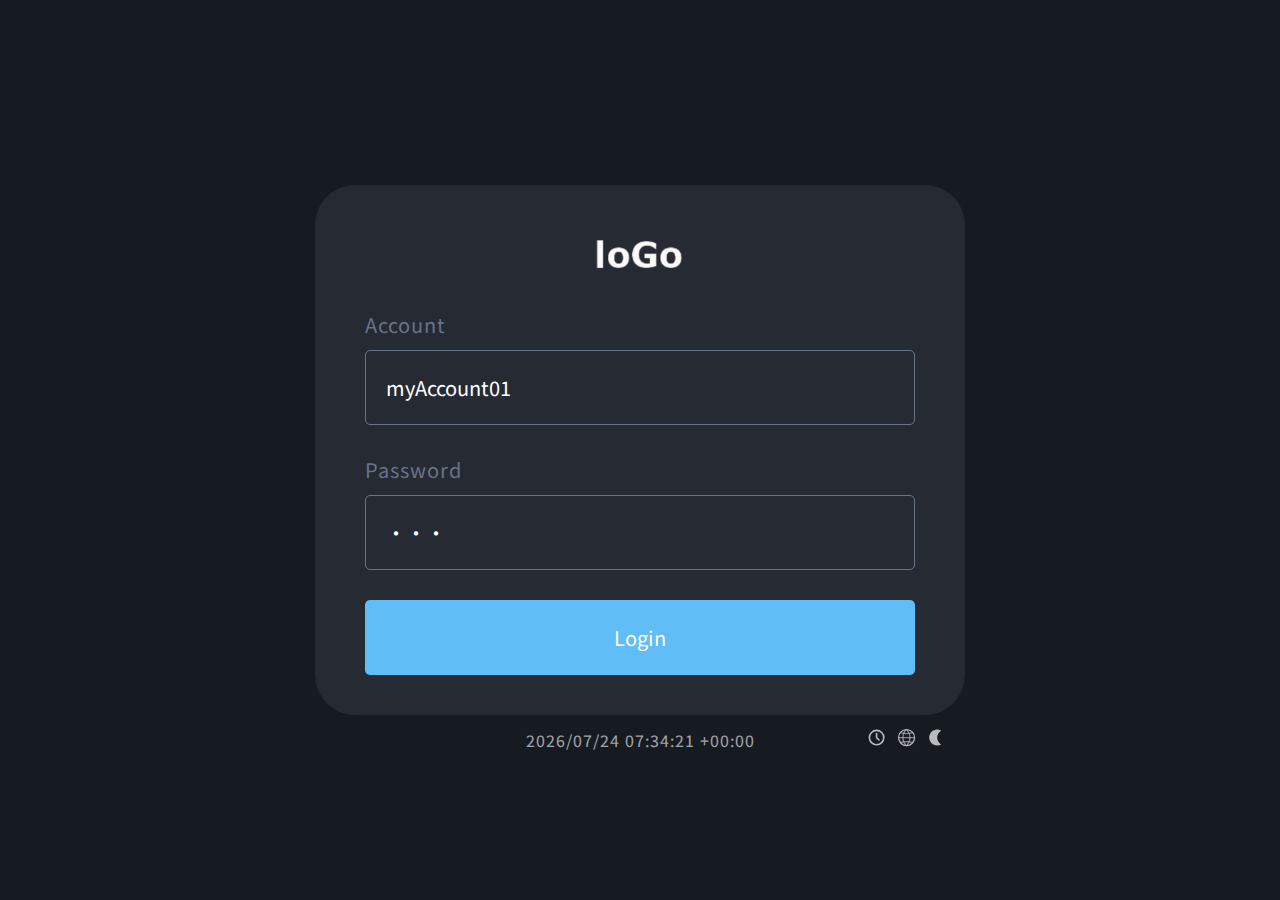
==== commit aa1b549d: "fix route" ====
--- a/index.html
+++ b/index.html
@@ -3,7 +3,7 @@
     <link rel="icon" href="/favicon.png">
     <meta name="viewport" content="width=device-width, initial-scale=1.0">
     <title>後台</title>
-    <script type="module" crossorigin="" src="/assets/index-12087f41.js"></script>
+    <script type="module" crossorigin="" src="/assets/index-c955e6a9.js"></script>
     <link rel="stylesheet" href="/assets/index-4bc0192a.css">
   </head>
   <body>
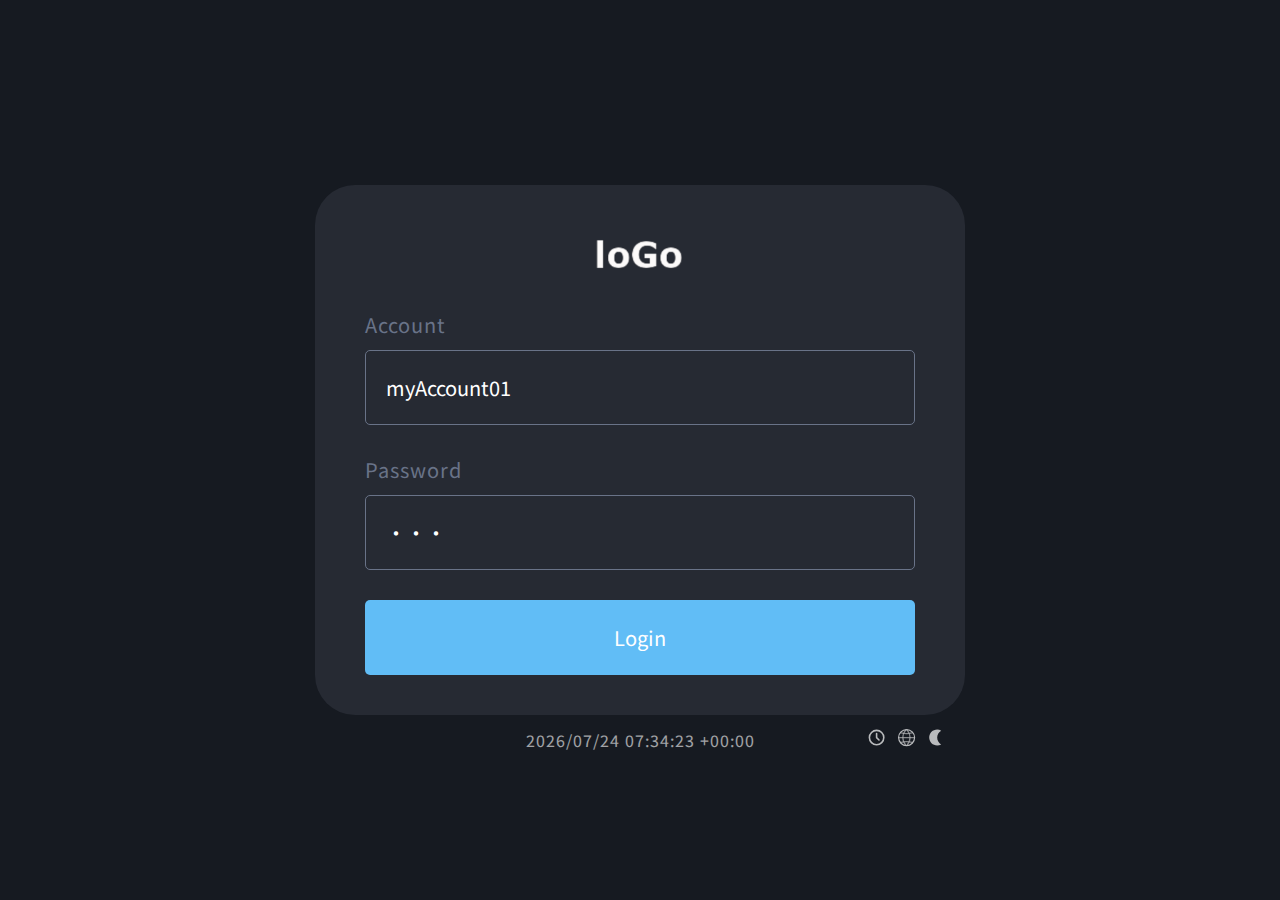
==== commit 12b29a9b: "fix router" ====
--- a/index.html
+++ b/index.html
@@ -3,7 +3,7 @@
     <link rel="icon" href="/favicon.png">
     <meta name="viewport" content="width=device-width, initial-scale=1.0">
     <title>後台</title>
-    <script type="module" crossorigin="" src="/assets/index-c955e6a9.js"></script>
+    <script type="module" crossorigin="" src="/assets/index-78f8d116.js"></script>
     <link rel="stylesheet" href="/assets/index-4bc0192a.css">
   </head>
   <body>
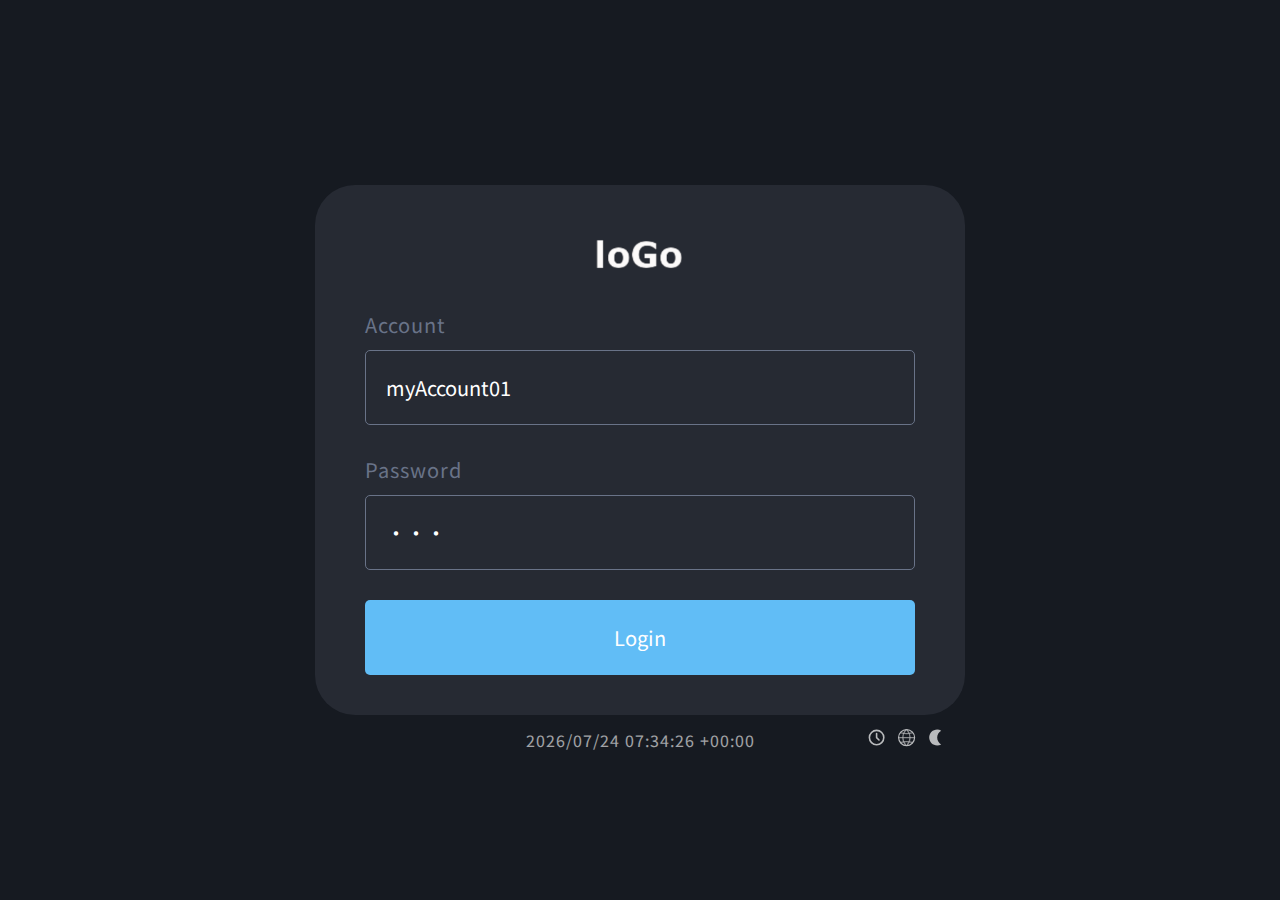
==== commit 63c1637a: "fix date" ====
--- a/index.html
+++ b/index.html
@@ -3,7 +3,7 @@
     <link rel="icon" href="/favicon.png">
     <meta name="viewport" content="width=device-width, initial-scale=1.0">
     <title>後台</title>
-    <script type="module" crossorigin="" src="/assets/index-78f8d116.js"></script>
+    <script type="module" crossorigin="" src="/assets/index-f6a6c9a9.js"></script>
     <link rel="stylesheet" href="/assets/index-4bc0192a.css">
   </head>
   <body>
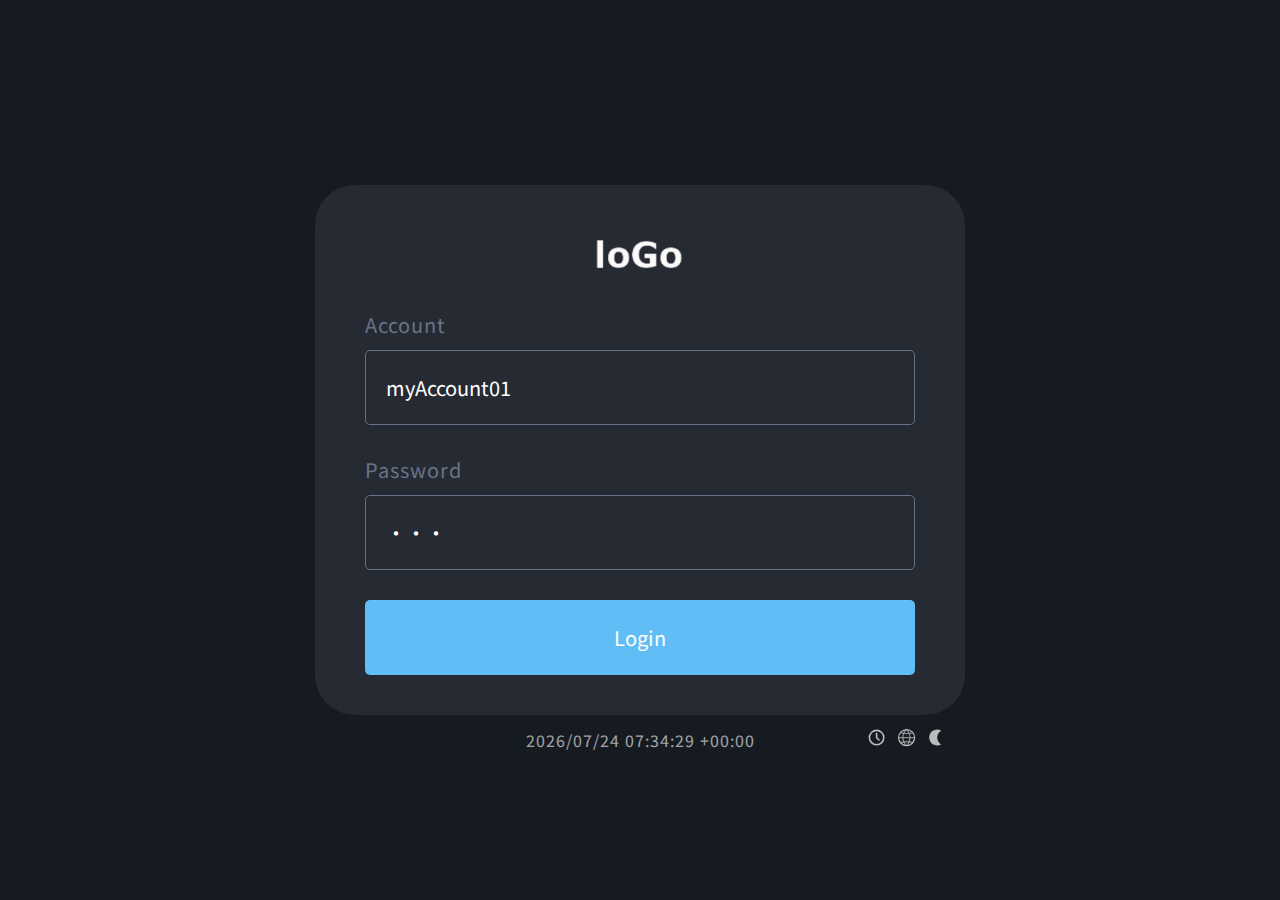
==== commit a941d4e1: "fix" ====
--- a/index.html
+++ b/index.html
@@ -3,7 +3,7 @@
     <link rel="icon" href="/favicon.png">
     <meta name="viewport" content="width=device-width, initial-scale=1.0">
     <title>後台</title>
-    <script type="module" crossorigin="" src="/assets/index-f6a6c9a9.js"></script>
+    <script type="module" crossorigin="" src="/assets/index-ce2f2e21.js"></script>
     <link rel="stylesheet" href="/assets/index-4bc0192a.css">
   </head>
   <body>
